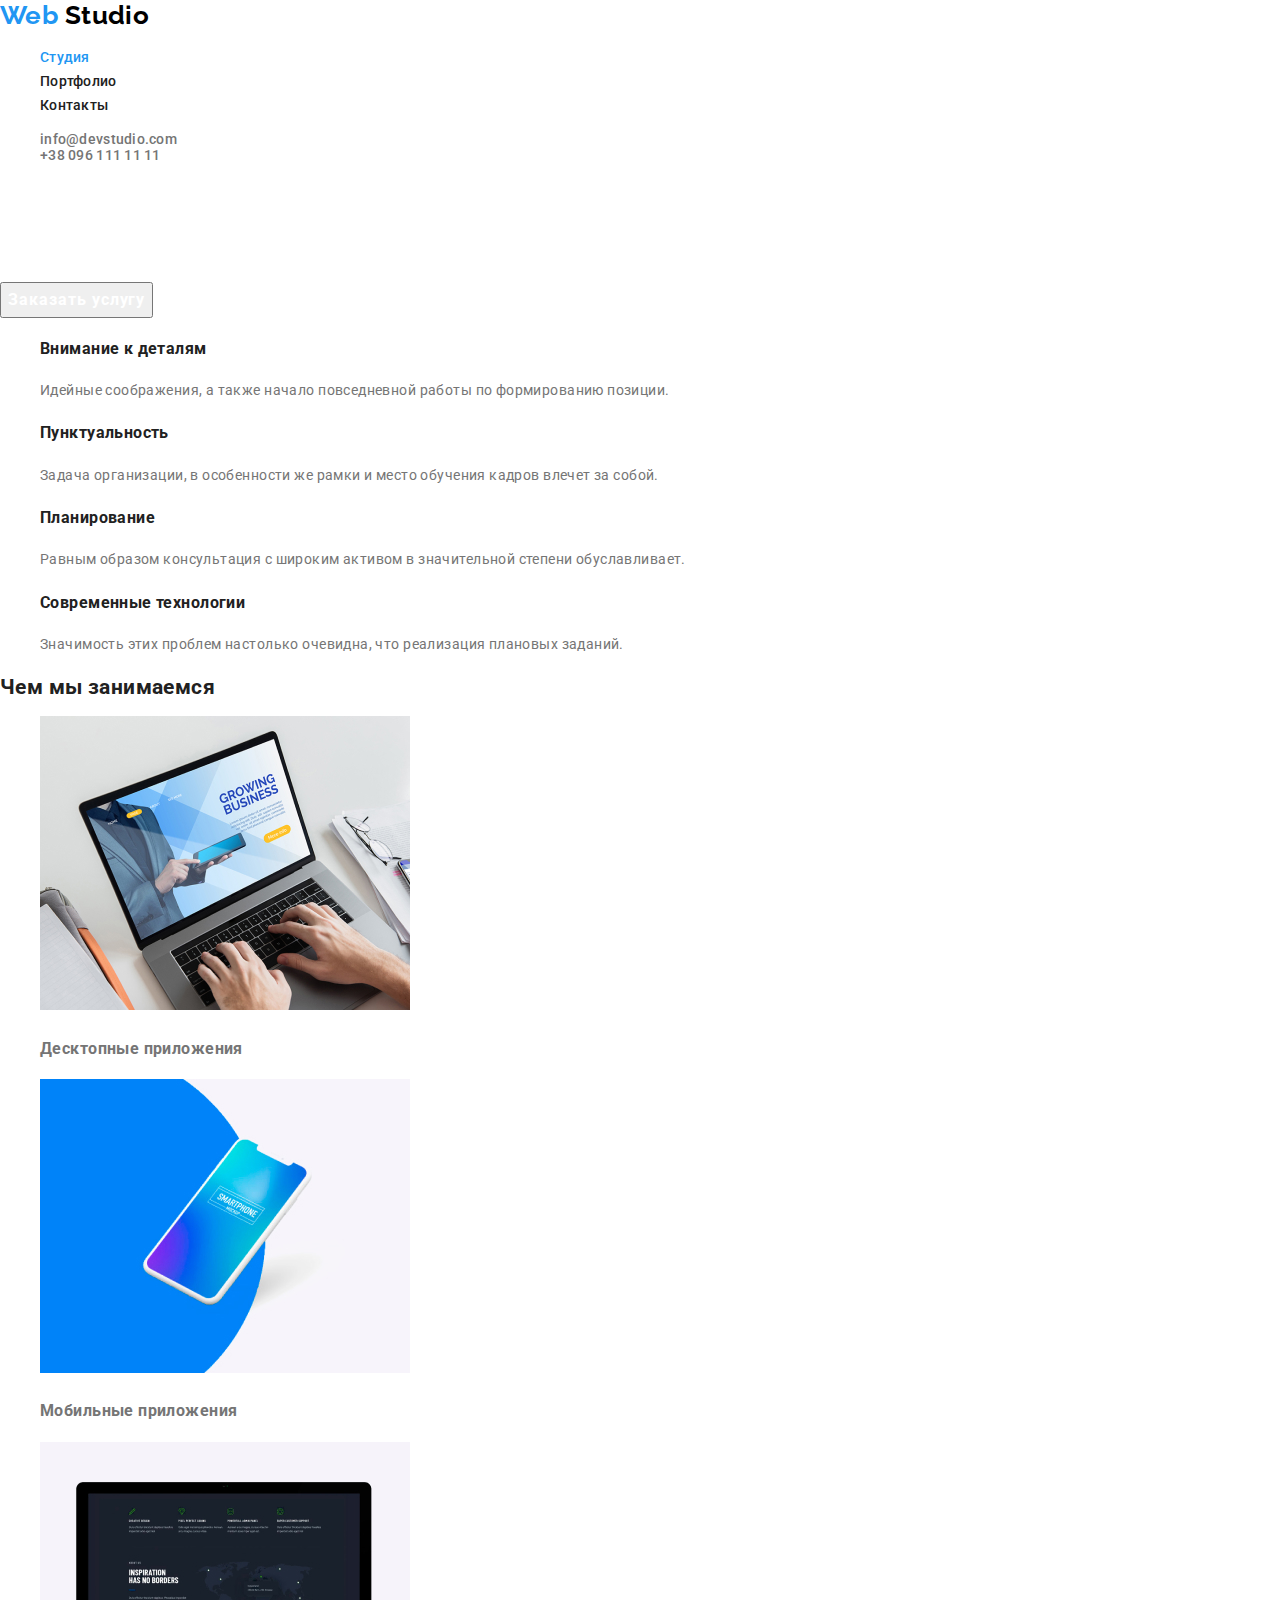
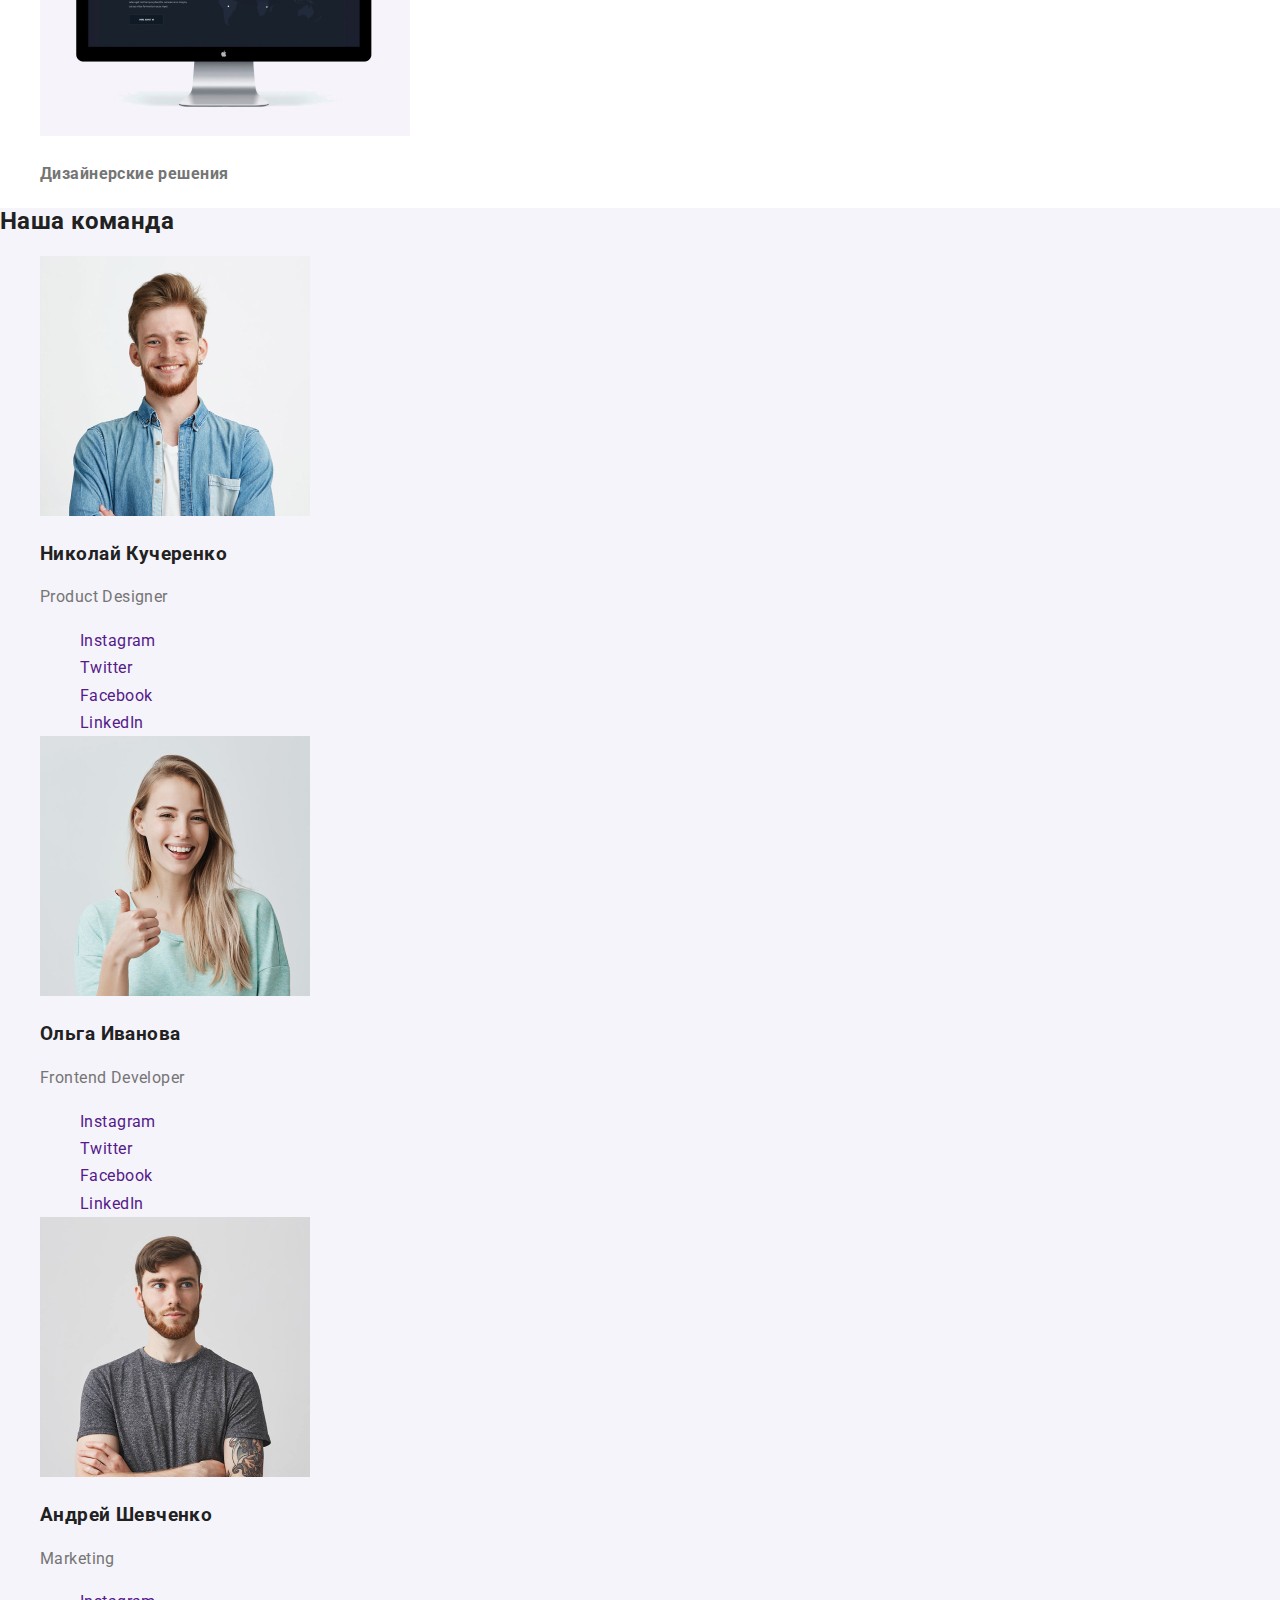
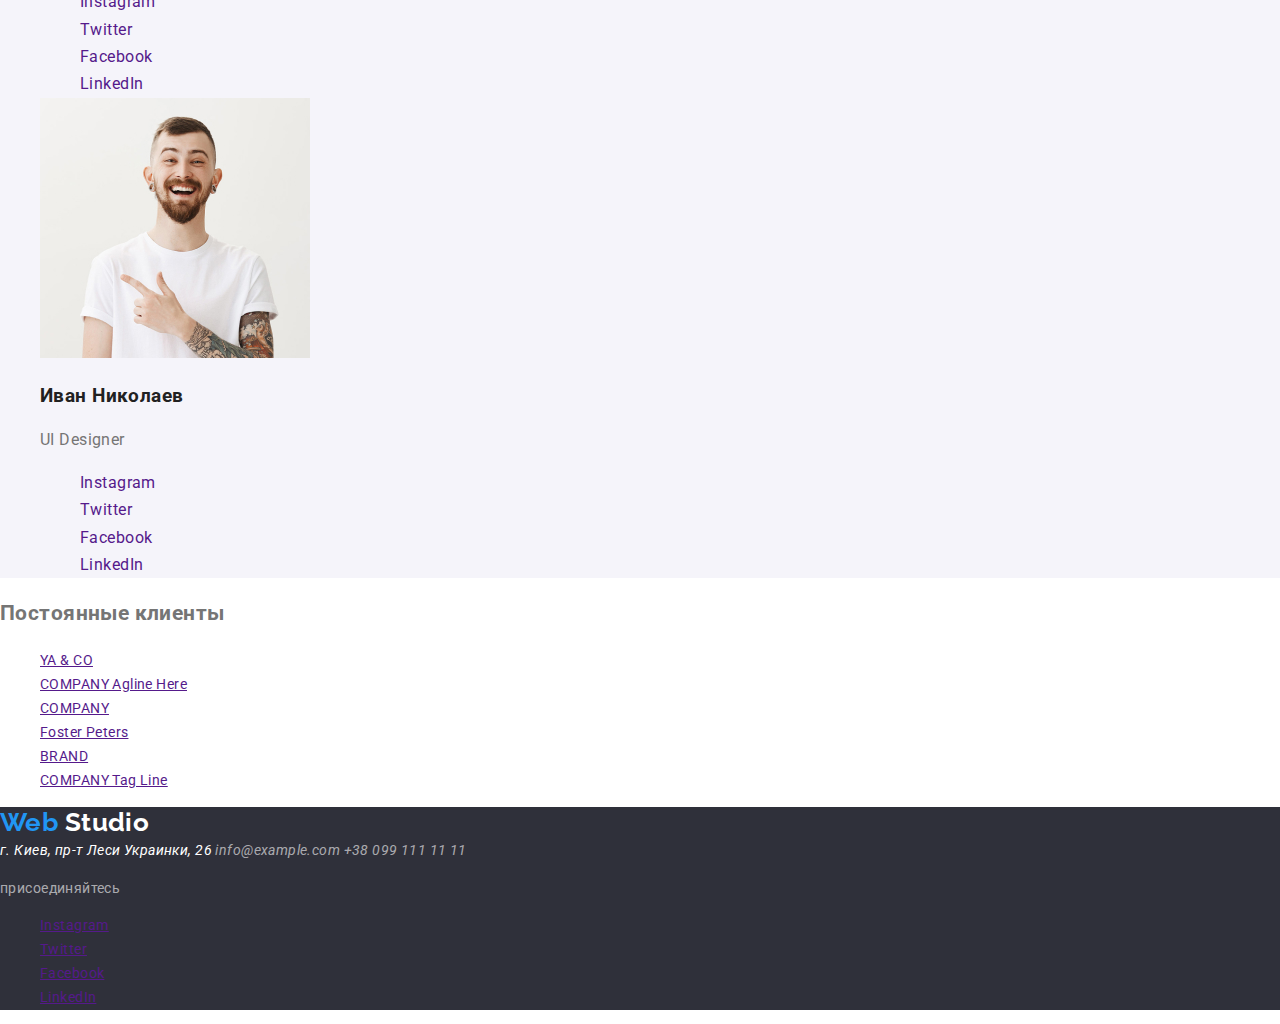
==== index.html @ 5b09505a "создает репозиторий" ====
<!DOCTYPE html>
<html lang="ru">
	<head>
		<meta charset="UTF-8" />
		<meta name="viewport" content="width=device-width, initial-scale=1.0" />
		<link
			rel="stylesheet"
			href="https://cdnjs.cloudflare.com/ajax/libs/modern-normalize/0.7.0/modern-normalize.min.css"
		/>
		<link
			href="https://fonts.googleapis.com/css2?family=Raleway:wght@700&family=Roboto:wght@400;500;700;900&display=swap"
			rel="stylesheet"
		/>
		<link rel="stylesheet" href="./styles/style.css" />
		<title>Web Studio</title>
	</head>
	<body>
		<!-- Шапка -->
		<header class="page-header">
			<nav>
				<a class="logo link" href="./index.html">
					<span class="accent">Web</span>
					Studio
				</a>
				<ul class="site-nav list">
					<li><a class="link accent" href="">Студия</a></li>
					<li><a class="link" href="./portfolio.html">Портфолио</a></li>
					<li><a class="link" href="">Контакты</a></li>
				</ul>
			</nav>
			<ul class="contacts-nav list">
				<li>info@devstudio.com</li>
				<li>+38 096 111 11 11</li>
			</ul>
		</header>

		<main>
			<!-- Герой -->
			<section class="hero">
				<h1 class="hero-title">Эффективные решения для вашего бизнеса</h1>
				<button class="hero-btn link" href="">Заказать услугу</button>
			</section>

			<!-- Преимущества -->
			<section class="features">
				<ul class="list">
					<li>
						<h3 class="features-title">Внимание к деталям</h3>
						<p>
							Идейные соображения, а также начало повседневной работы по формированию позиции.
						</p>
					</li>
					<li>
						<h3 class="features-title">Пунктуальность</h3>
						<p>
							Задача организации, в особенности же рамки и место обучения кадров влечет за собой.
						</p>
					</li>
					<li>
						<h3 class="features-title">Планирование</h3>
						<p>
							Равным образом консультация с широким активом в значительной степени обуславливает.
						</p>
					</li>
					<li>
						<h3 class="features-title">Современные технологии</h3>
						<p>
							Значимость этих проблем настолько очевидна, что реализация плановых заданий.
						</p>
					</li>
				</ul>
			</section>

			<!-- Чем мы занимаемся -->
			<section class="activity">
				<h2 class="activity-title">Чем мы занимаемся</h2>
				<ul class="list">
					<li>
						<img src="./images/desc.jpg" alt="Десктопные приложения" width="370" />
						<h3>Десктопные приложения</h3>
					</li>
					<li>
						<img src="./images/mobile.jpg" alt="Мобильные приложения" width="370" />
						<h3>Мобильные приложения</h3>
					</li>
					<li>
						<img src="./images/design.jpg" alt="Дизайнерские решения" width="370" />
						<h3>Дизайнерские решения</h3>
					</li>
				</ul>
			</section>

			<!-- Наша команда -->
			<section class="team">
				<h2 class="team-title">Наша команда</h2>
				<ul class="list">
					<li>
						<img src="./images/kucherenko.jpg" alt="Николай Кучеренко" />
						<h3 class="team-name">Николай Кучеренко</h3>
						<p lang="en">Product Designer</p>
						<ul class="list">
							<li>
								<a class="link" href="" aria-label="Ссылка на Instagram">Instagram</a>
							</li>
							<li>
								<a class="link" href="" aria-label="Ссылка на Twitter">Twitter</a>
							</li>
							<li>
								<a class="link" href="" aria-label="Ссылка на Facebook">Facebook</a>
							</li>
							<li>
								<a class="link" href="" aria-label="Ссылка на LinkedIn">LinkedIn</a>
							</li>
						</ul>
					</li>
					<li>
						<img src="./images/ivanova.jpg" alt="Ольга Иванова" />
						<h3 class="team-name">Ольга Иванова</h3>
						<p lang="en">Frontend Developer</p>
						<ul class="list">
							<li>
								<a class="link" href="" aria-label="Ссылка на Instagram">Instagram</a>
							</li>
							<li>
								<a class="link" href="" aria-label="Ссылка на Twitter">Twitter</a>
							</li>
							<li>
								<a class="link" href="" aria-label="Ссылка на Facebook">Facebook</a>
							</li>
							<li>
								<a class="link" href="" aria-label="Ссылка на LinkedIn">LinkedIn</a>
							</li>
						</ul>
					</li>
					<li>
						<img src="./images/shevchenko.jpg" alt="Андрей Шевченко" />
						<h3 class="team-name">Андрей Шевченко</h3>
						<p lang="en">Marketing</p>
						<ul class="list">
							<li>
								<a class="link" href="" aria-label="Ссылка на Instagram">Instagram</a>
							</li>
							<li>
								<a class="link" href="" aria-label="Ссылка на Twitter">Twitter</a>
							</li>
							<li>
								<a class="link" href="" aria-label="Ссылка на Facebook">Facebook</a>
							</li>
							<li>
								<a class="link" href="" aria-label="Ссылка на LinkedIn">LinkedIn</a>
							</li>
						</ul>
					</li>
					<li>
						<img src="./images/nikolaev.jpg" alt="Иван Николаев" />
						<h3 class="team-name">Иван Николаев</h3>
						<p lang="en">UI Designer</p>
						<ul class="list">
							<li>
								<a class="link" href="" aria-label="Ссылка на Instagram">Instagram</a>
							</li>
							<li>
								<a class="link" href="" aria-label="Ссылка на Twitter">Twitter</a>
							</li>
							<li>
								<a class="link" href="" aria-label="Ссылка на Facebook">Facebook</a>
							</li>
							<li>
								<a class="link" href="" aria-label="Ссылка на LinkedIn">LinkedIn</a>
							</li>
						</ul>
					</li>
				</ul>
			</section>

			<!-- Постоянные клиенты -->
			<section>
				<h2>Постоянные клиенты</h2>
				<ul class="list">
					<li>
						<a href="">YA & CO</a>
					</li>
					<li>
						<a href="">COMPANY Agline Here</a>
					</li>
					<li>
						<a href="">COMPANY</a>
					</li>
					<li>
						<a href="">Foster Peters</a>
					</li>
					<li>
						<a href="">BRAND</a>
					</li>
					<li>
						<a href="">COMPANY Tag Line</a>
					</li>
				</ul>
			</section>
		</main>

		<!-- Подвал -->
		<footer class="footer">
			<a class="logo link" href="./index.html">
				<span class="accent">Web</span>
				Studio
			</a>
			<address class="contacts">
				<a
					class="contacts-street link"
					href="https://www.google.com.ua/maps/place/%D0%B1%D1%83%D0%BB.+%D0%9B%D0%B5%D1%81%D0%B8+%D0%A3%D0%BA%D1%80%D0%B0%D0%B8%D0%BD%D0%BA%D0%B8,+26,+%D0%9A%D0%B8%D0%B5%D0%B2,+02000/@50.4265841,30.5361971,17z/data=!3m1!4b1!4m5!3m4!1s0x40d4cf0e033ecbe9:0x57a4dffefec77da0!8m2!3d50.4265807!4d30.5383858?hl=ru&authuser=0"
					target="blank"
				>
					г. Киев, пр-т Леси Украинки, 26
				</a>
				<a class="link" href="mailto:info@example.com">info@example.com</a>
				<a class="link" href="tel:+380991111111">+38 099 111 11 11</a>
			</address>
			<div>
				<p>присоединяйтесь</p>
				<ul class="list">
					<li><a href="" aria-label="Ссылка на Instagram">Instagram</a></li>
					<li><a href="" aria-label="Ссылка на Twitter">Twitter</a></li>
					<li><a href="" aria-label="Ссылка на Facebook">Facebook</a></li>
					<li><a href="" aria-label="Ссылка на LinkedIn">LinkedIn</a></li>
				</ul>
			</div>
		</footer>
	</body>
</html>
---- styles/style.css ----
:root {
	--title-text-color: #212121;
	--primary-text-color: #757575;
	--secondary-text-color: #ffffff;
	--assent-color: #2196f3;
	--logo-color: #000000;
	--primary-bg-color: #ffffff;
	--secondary-bg-color: #f5f4fa;
	--footer-bg-color: #2f303a;
}

body {
	color: var(--primary-text-color);
	background-color: var(--primary-bg-color);

	font-family: "Roboto", sans-serif;
	font-size: 14px;
	font-weight: 400;
	line-height: 1.71;
	letter-spacing: 0.03em;
}

.accent,
.site-nav .accent {
	color: var(--assent-color);
}

.link {
	text-decoration: none;
}

.list {
	list-style: none;
}

/*             Header              */

.logo {
	color: var(--logo-color);

	font-family: Raleway, sans-serif;
	font-weight: 700;
	font-size: 26px;
	line-height: 1.19;
}

.site-nav .link {
	color: var(--title-text-color);

	font-weight: 500;
	line-height: 1.14;
	letter-spacing: 0.02em;
	text-decoration: none;
}

.site-nav .accent {
	color: var(--assent-color);
}

.contacts-nav {
	color: var(--primary-text-color);

	font-weight: 500;
	line-height: 1.14;
	letter-spacing: 0.02em;
	text-decoration: none;
}

.site-nav .link:hover,
.site-nav .link:focus,
.contacts-nav li:hover,
.contacts-nav li:focus {
	color: var(--assent-color);
}

/*             Hero              */

.hero-title {
	color: var(--secondary-text-color);

	font-weight: 900;
	font-size: 44px;
	line-height: 1.36;
	letter-spacing: 0.06em;
	text-transform: uppercase;
}

.hero-btn {
	color: var(--secondary-text-color);

	font-family: inherit;
	font-weight: 700;
	font-size: 16px;
	line-height: 1.87;
	letter-spacing: 0.06em;
}

/*      Преимущества       */

.features-title {
	color: var(--title-text-color);
}

/*      Чем мы занимаемся       */

.activity-title {
	color: var(--title-text-color);

	line-height: 1.16;
}

/*             Team              */

.team {
	background-color: var(--secondary-bg-color);

	font-size: 16px;
}

.team-title {
	color: var(--title-text-color);

	line-height: 1.16;
}

.team-name {
	color: var(--title-text-color);

	line-height: 1.18;
}

/*             Footer              */

.footer {
	color: rgba(255, 255, 255, 0.6);
	background-color: var(--footer-bg-color);
}

.footer .logo {
	color: var(--secondary-text-color);
}

.contacts a {
	color: rgba(255, 255, 255, 0.6);
}

.contacts .contacts-street {
	color: var(--secondary-text-color);
}

/*      Страница портфолио      */

/*      Навигация портфолио      */
.nav-portfolio .link {
	color: var(--title-text-color);
	background-color: var(--secondary-bg-color);

	font-weight: 500;
	font-size: 16px;
	line-height: 1.62;
}

.nav-portfolio .link:hover,
.nav-portfolio .link:focus {
	color: var(--primary-bg-color);
	background-color: var(--assent-color);
}

/*          Примеры работ       */

.examples .examples-title {
	color: var(--title-text-color);

	font-weight: 700;
	font-size: 18px;
	line-height: 2;
	letter-spacing: 0.06em;
}

.examples p {
	color: var(--primary-text-color);

	font-size: 16px;
	line-height: 1.87;
}
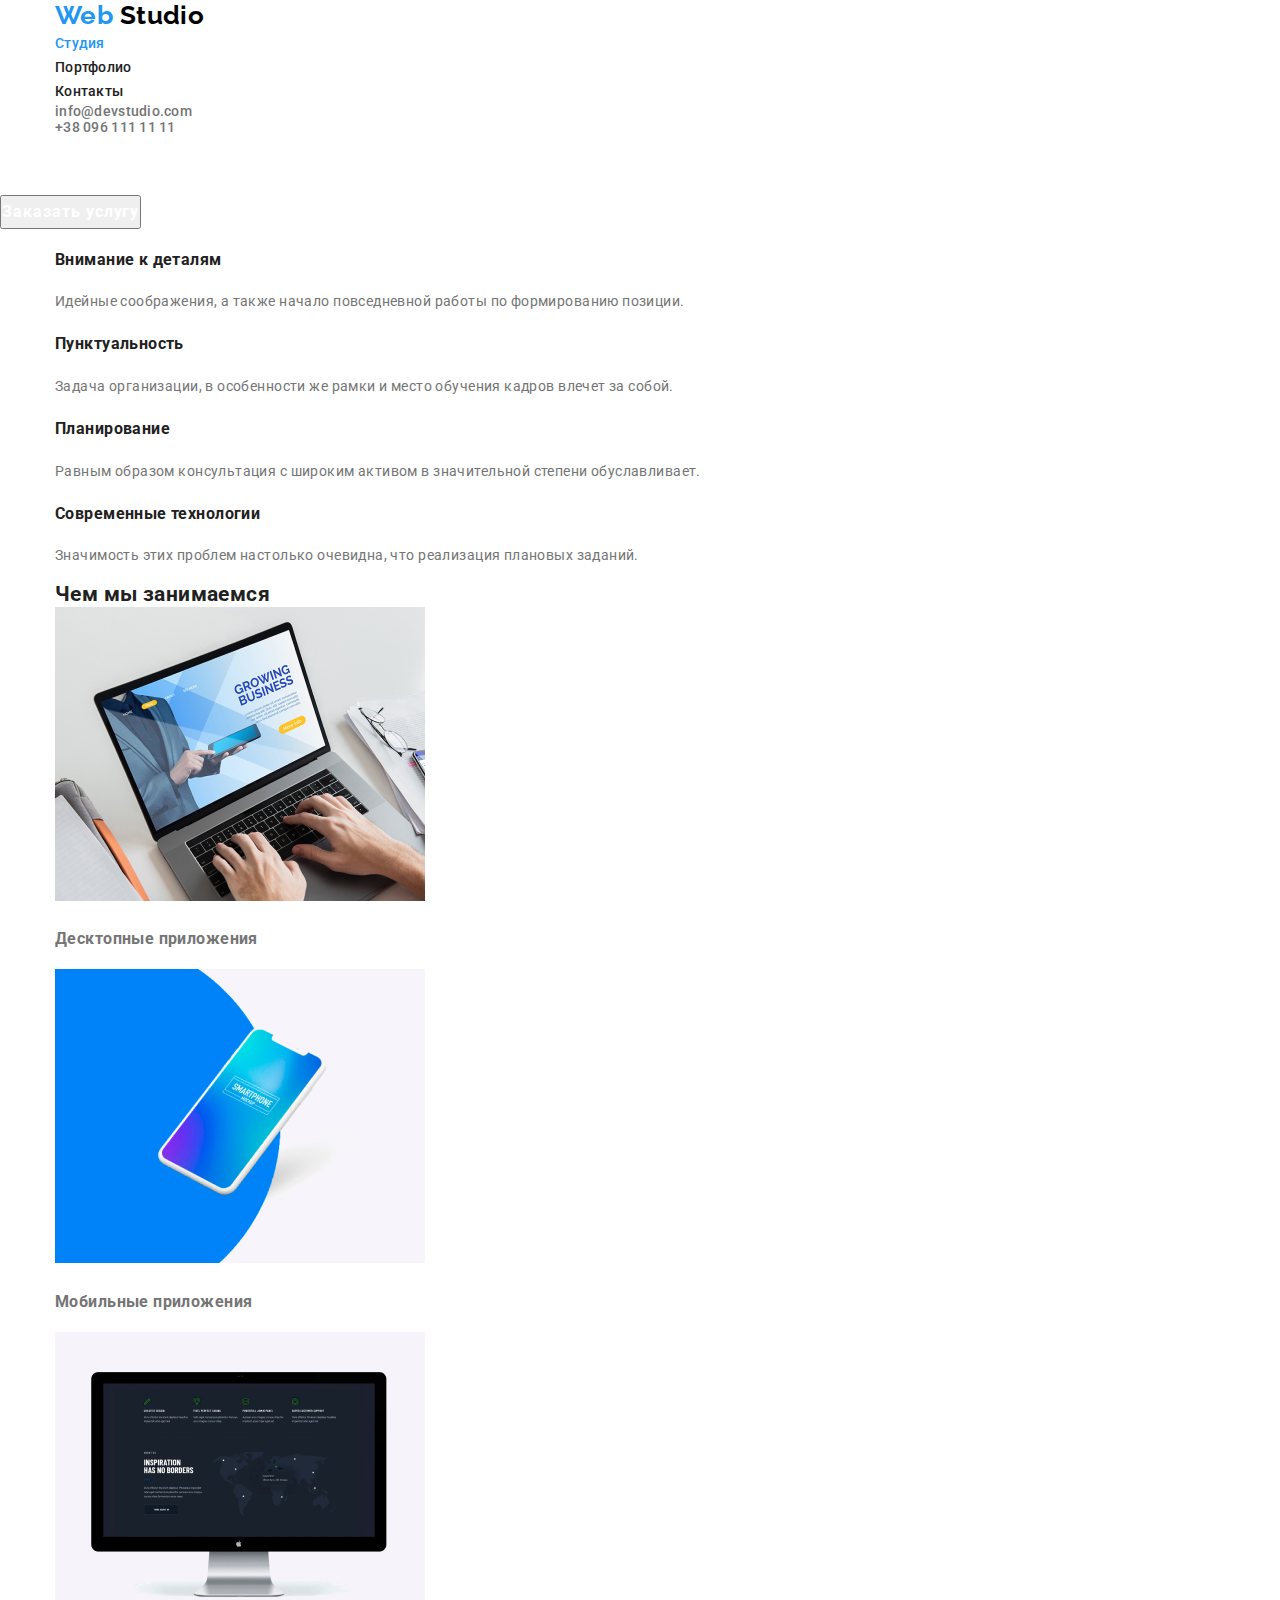
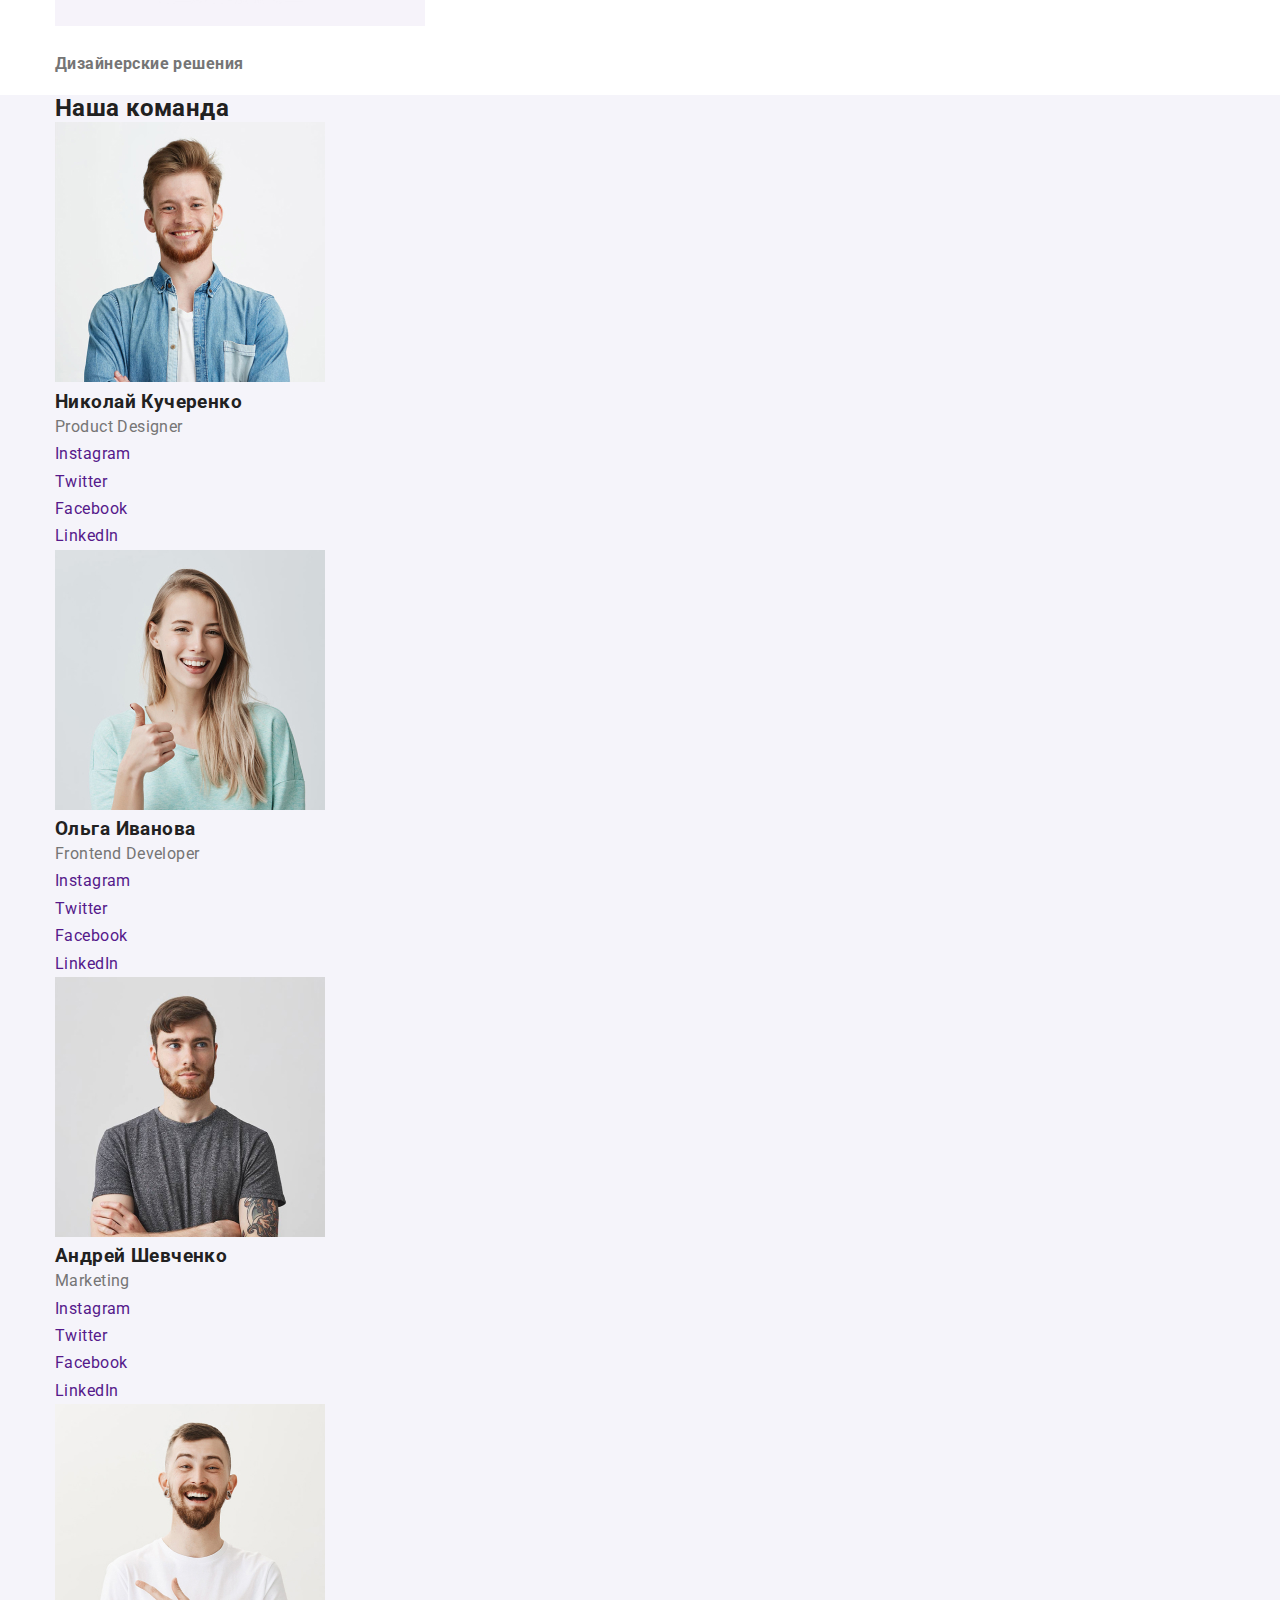
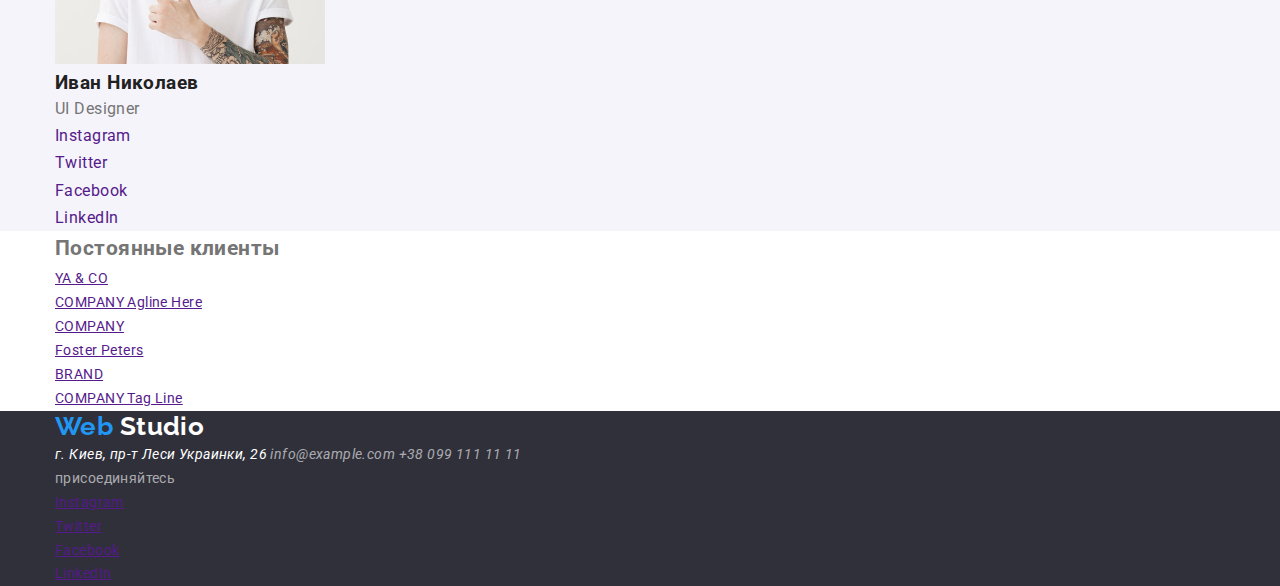
==== commit 5fc77de4: "добавляет контейнеры к секциям" ====
--- a/index.html
+++ b/index.html
@@ -17,213 +17,225 @@
 	<body>
 		<!-- Шапка -->
 		<header class="page-header">
-			<nav>
+			<div class="container">
+				<nav>
+					<a class="logo link" href="./index.html">
+						<span class="accent">Web</span>
+						Studio
+					</a>
+					<ul class="site-nav list">
+						<li><a class="link accent" href="">Студия</a></li>
+						<li><a class="link" href="./portfolio.html">Портфолио</a></li>
+						<li><a class="link" href="">Контакты</a></li>
+					</ul>
+				</nav>
+				<ul class="contacts-nav list">
+					<li>info@devstudio.com</li>
+					<li>+38 096 111 11 11</li>
+				</ul>
+			</div>
+		</header>
+
+		<main>
+			<!-- Герой -->
+			<section class="hero">
+				<h1 class="hero-title list">Эффективные решения для вашего бизнеса</h1>
+				<button class="hero-btn link list" href="">Заказать услугу</button>
+			</section>
+
+			<!-- Преимущества -->
+			<section class="features">
+				<div class="container">
+					<ul class="list">
+						<li>
+							<h3 class="features-title">Внимание к деталям</h3>
+							<p>
+								Идейные соображения, а также начало повседневной работы по формированию позиции.
+							</p>
+						</li>
+						<li>
+							<h3 class="features-title">Пунктуальность</h3>
+							<p>
+								Задача организации, в особенности же рамки и место обучения кадров влечет за собой.
+							</p>
+						</li>
+						<li>
+							<h3 class="features-title">Планирование</h3>
+							<p>
+								Равным образом консультация с широким активом в значительной степени обуславливает.
+							</p>
+						</li>
+						<li>
+							<h3 class="features-title">Современные технологии</h3>
+							<p>
+								Значимость этих проблем настолько очевидна, что реализация плановых заданий.
+							</p>
+						</li>
+					</ul>
+				</div>
+			</section>
+
+			<!-- Чем мы занимаемся -->
+			<section class="activity">
+				<div class="container">
+					<h2 class="activity-title list">Чем мы занимаемся</h2>
+					<ul class="list">
+						<li>
+							<img src="./images/desc.jpg" alt="Десктопные приложения" width="370" />
+							<h3>Десктопные приложения</h3>
+						</li>
+						<li>
+							<img src="./images/mobile.jpg" alt="Мобильные приложения" width="370" />
+							<h3>Мобильные приложения</h3>
+						</li>
+						<li>
+							<img src="./images/design.jpg" alt="Дизайнерские решения" width="370" />
+							<h3>Дизайнерские решения</h3>
+						</li>
+					</ul>
+				</div>
+			</section>
+
+			<!-- Наша команда -->
+			<section class="team">
+				<div class="container">
+					<h2 class="team-title list">Наша команда</h2>
+					<ul class="list">
+						<li>
+							<img src="./images/kucherenko.jpg" alt="Николай Кучеренко" />
+							<h3 class="team-name list">Николай Кучеренко</h3>
+							<p class="list" lang="en">Product Designer</p>
+							<ul class="list">
+								<li>
+									<a class="link" href="" aria-label="Ссылка на Instagram">Instagram</a>
+								</li>
+								<li>
+									<a class="link" href="" aria-label="Ссылка на Twitter">Twitter</a>
+								</li>
+								<li>
+									<a class="link" href="" aria-label="Ссылка на Facebook">Facebook</a>
+								</li>
+								<li>
+									<a class="link" href="" aria-label="Ссылка на LinkedIn">LinkedIn</a>
+								</li>
+							</ul>
+						</li>
+						<li>
+							<img src="./images/ivanova.jpg" alt="Ольга Иванова" />
+							<h3 class="team-name list">Ольга Иванова</h3>
+							<p class="list" lang="en">Frontend Developer</p>
+							<ul class="list">
+								<li>
+									<a class="link" href="" aria-label="Ссылка на Instagram">Instagram</a>
+								</li>
+								<li>
+									<a class="link" href="" aria-label="Ссылка на Twitter">Twitter</a>
+								</li>
+								<li>
+									<a class="link" href="" aria-label="Ссылка на Facebook">Facebook</a>
+								</li>
+								<li>
+									<a class="link" href="" aria-label="Ссылка на LinkedIn">LinkedIn</a>
+								</li>
+							</ul>
+						</li>
+						<li>
+							<img src="./images/shevchenko.jpg" alt="Андрей Шевченко" />
+							<h3 class="team-name list">Андрей Шевченко</h3>
+							<p class="list" lang="en">Marketing</p>
+							<ul class="list">
+								<li>
+									<a class="link" href="" aria-label="Ссылка на Instagram">Instagram</a>
+								</li>
+								<li>
+									<a class="link" href="" aria-label="Ссылка на Twitter">Twitter</a>
+								</li>
+								<li>
+									<a class="link" href="" aria-label="Ссылка на Facebook">Facebook</a>
+								</li>
+								<li>
+									<a class="link" href="" aria-label="Ссылка на LinkedIn">LinkedIn</a>
+								</li>
+							</ul>
+						</li>
+						<li>
+							<img src="./images/nikolaev.jpg" alt="Иван Николаев" />
+							<h3 class="team-name list">Иван Николаев</h3>
+							<p class="list" lang="en">UI Designer</p>
+							<ul class="list">
+								<li>
+									<a class="link" href="" aria-label="Ссылка на Instagram">Instagram</a>
+								</li>
+								<li>
+									<a class="link" href="" aria-label="Ссылка на Twitter">Twitter</a>
+								</li>
+								<li>
+									<a class="link" href="" aria-label="Ссылка на Facebook">Facebook</a>
+								</li>
+								<li>
+									<a class="link" href="" aria-label="Ссылка на LinkedIn">LinkedIn</a>
+								</li>
+							</ul>
+						</li>
+					</ul>
+				</div>
+			</section>
+
+			<!-- Постоянные клиенты -->
+			<section>
+				<div class="container">
+					<h2 class="list">Постоянные клиенты</h2>
+					<ul class="list">
+						<li>
+							<a href="">YA & CO</a>
+						</li>
+						<li>
+							<a href="">COMPANY Agline Here</a>
+						</li>
+						<li>
+							<a href="">COMPANY</a>
+						</li>
+						<li>
+							<a href="">Foster Peters</a>
+						</li>
+						<li>
+							<a href="">BRAND</a>
+						</li>
+						<li>
+							<a href="">COMPANY Tag Line</a>
+						</li>
+					</ul>
+				</div>
+			</section>
+		</main>
+
+		<!-- Подвал -->
+		<footer class="footer">
+			<div class="container">
 				<a class="logo link" href="./index.html">
 					<span class="accent">Web</span>
 					Studio
 				</a>
-				<ul class="site-nav list">
-					<li><a class="link accent" href="">Студия</a></li>
-					<li><a class="link" href="./portfolio.html">Портфолио</a></li>
-					<li><a class="link" href="">Контакты</a></li>
-				</ul>
-			</nav>
-			<ul class="contacts-nav list">
-				<li>info@devstudio.com</li>
-				<li>+38 096 111 11 11</li>
-			</ul>
-		</header>
-
-		<main>
-			<!-- Герой -->
-			<section class="hero">
-				<h1 class="hero-title">Эффективные решения для вашего бизнеса</h1>
-				<button class="hero-btn link" href="">Заказать услугу</button>
-			</section>
-
-			<!-- Преимущества -->
-			<section class="features">
-				<ul class="list">
-					<li>
-						<h3 class="features-title">Внимание к деталям</h3>
-						<p>
-							Идейные соображения, а также начало повседневной работы по формированию позиции.
-						</p>
-					</li>
-					<li>
-						<h3 class="features-title">Пунктуальность</h3>
-						<p>
-							Задача организации, в особенности же рамки и место обучения кадров влечет за собой.
-						</p>
-					</li>
-					<li>
-						<h3 class="features-title">Планирование</h3>
-						<p>
-							Равным образом консультация с широким активом в значительной степени обуславливает.
-						</p>
-					</li>
-					<li>
-						<h3 class="features-title">Современные технологии</h3>
-						<p>
-							Значимость этих проблем настолько очевидна, что реализация плановых заданий.
-						</p>
-					</li>
-				</ul>
-			</section>
-
-			<!-- Чем мы занимаемся -->
-			<section class="activity">
-				<h2 class="activity-title">Чем мы занимаемся</h2>
-				<ul class="list">
-					<li>
-						<img src="./images/desc.jpg" alt="Десктопные приложения" width="370" />
-						<h3>Десктопные приложения</h3>
-					</li>
-					<li>
-						<img src="./images/mobile.jpg" alt="Мобильные приложения" width="370" />
-						<h3>Мобильные приложения</h3>
-					</li>
-					<li>
-						<img src="./images/design.jpg" alt="Дизайнерские решения" width="370" />
-						<h3>Дизайнерские решения</h3>
-					</li>
-				</ul>
-			</section>
-
-			<!-- Наша команда -->
-			<section class="team">
-				<h2 class="team-title">Наша команда</h2>
-				<ul class="list">
-					<li>
-						<img src="./images/kucherenko.jpg" alt="Николай Кучеренко" />
-						<h3 class="team-name">Николай Кучеренко</h3>
-						<p lang="en">Product Designer</p>
-						<ul class="list">
-							<li>
-								<a class="link" href="" aria-label="Ссылка на Instagram">Instagram</a>
-							</li>
-							<li>
-								<a class="link" href="" aria-label="Ссылка на Twitter">Twitter</a>
-							</li>
-							<li>
-								<a class="link" href="" aria-label="Ссылка на Facebook">Facebook</a>
-							</li>
-							<li>
-								<a class="link" href="" aria-label="Ссылка на LinkedIn">LinkedIn</a>
-							</li>
-						</ul>
-					</li>
-					<li>
-						<img src="./images/ivanova.jpg" alt="Ольга Иванова" />
-						<h3 class="team-name">Ольга Иванова</h3>
-						<p lang="en">Frontend Developer</p>
-						<ul class="list">
-							<li>
-								<a class="link" href="" aria-label="Ссылка на Instagram">Instagram</a>
-							</li>
-							<li>
-								<a class="link" href="" aria-label="Ссылка на Twitter">Twitter</a>
-							</li>
-							<li>
-								<a class="link" href="" aria-label="Ссылка на Facebook">Facebook</a>
-							</li>
-							<li>
-								<a class="link" href="" aria-label="Ссылка на LinkedIn">LinkedIn</a>
-							</li>
-						</ul>
-					</li>
-					<li>
-						<img src="./images/shevchenko.jpg" alt="Андрей Шевченко" />
-						<h3 class="team-name">Андрей Шевченко</h3>
-						<p lang="en">Marketing</p>
-						<ul class="list">
-							<li>
-								<a class="link" href="" aria-label="Ссылка на Instagram">Instagram</a>
-							</li>
-							<li>
-								<a class="link" href="" aria-label="Ссылка на Twitter">Twitter</a>
-							</li>
-							<li>
-								<a class="link" href="" aria-label="Ссылка на Facebook">Facebook</a>
-							</li>
-							<li>
-								<a class="link" href="" aria-label="Ссылка на LinkedIn">LinkedIn</a>
-							</li>
-						</ul>
-					</li>
-					<li>
-						<img src="./images/nikolaev.jpg" alt="Иван Николаев" />
-						<h3 class="team-name">Иван Николаев</h3>
-						<p lang="en">UI Designer</p>
-						<ul class="list">
-							<li>
-								<a class="link" href="" aria-label="Ссылка на Instagram">Instagram</a>
-							</li>
-							<li>
-								<a class="link" href="" aria-label="Ссылка на Twitter">Twitter</a>
-							</li>
-							<li>
-								<a class="link" href="" aria-label="Ссылка на Facebook">Facebook</a>
-							</li>
-							<li>
-								<a class="link" href="" aria-label="Ссылка на LinkedIn">LinkedIn</a>
-							</li>
-						</ul>
-					</li>
-				</ul>
-			</section>
-
-			<!-- Постоянные клиенты -->
-			<section>
-				<h2>Постоянные клиенты</h2>
-				<ul class="list">
-					<li>
-						<a href="">YA & CO</a>
-					</li>
-					<li>
-						<a href="">COMPANY Agline Here</a>
-					</li>
-					<li>
-						<a href="">COMPANY</a>
-					</li>
-					<li>
-						<a href="">Foster Peters</a>
-					</li>
-					<li>
-						<a href="">BRAND</a>
-					</li>
-					<li>
-						<a href="">COMPANY Tag Line</a>
-					</li>
-				</ul>
-			</section>
-		</main>
-
-		<!-- Подвал -->
-		<footer class="footer">
-			<a class="logo link" href="./index.html">
-				<span class="accent">Web</span>
-				Studio
-			</a>
-			<address class="contacts">
-				<a
-					class="contacts-street link"
-					href="https://www.google.com.ua/maps/place/%D0%B1%D1%83%D0%BB.+%D0%9B%D0%B5%D1%81%D0%B8+%D0%A3%D0%BA%D1%80%D0%B0%D0%B8%D0%BD%D0%BA%D0%B8,+26,+%D0%9A%D0%B8%D0%B5%D0%B2,+02000/@50.4265841,30.5361971,17z/data=!3m1!4b1!4m5!3m4!1s0x40d4cf0e033ecbe9:0x57a4dffefec77da0!8m2!3d50.4265807!4d30.5383858?hl=ru&authuser=0"
-					target="blank"
-				>
-					г. Киев, пр-т Леси Украинки, 26
-				</a>
-				<a class="link" href="mailto:info@example.com">info@example.com</a>
-				<a class="link" href="tel:+380991111111">+38 099 111 11 11</a>
-			</address>
-			<div>
-				<p>присоединяйтесь</p>
-				<ul class="list">
-					<li><a href="" aria-label="Ссылка на Instagram">Instagram</a></li>
-					<li><a href="" aria-label="Ссылка на Twitter">Twitter</a></li>
-					<li><a href="" aria-label="Ссылка на Facebook">Facebook</a></li>
-					<li><a href="" aria-label="Ссылка на LinkedIn">LinkedIn</a></li>
-				</ul>
+				<address class="contacts">
+					<a
+						class="contacts-street link"
+						href="https://www.google.com.ua/maps/place/%D0%B1%D1%83%D0%BB.+%D0%9B%D0%B5%D1%81%D0%B8+%D0%A3%D0%BA%D1%80%D0%B0%D0%B8%D0%BD%D0%BA%D0%B8,+26,+%D0%9A%D0%B8%D0%B5%D0%B2,+02000/@50.4265841,30.5361971,17z/data=!3m1!4b1!4m5!3m4!1s0x40d4cf0e033ecbe9:0x57a4dffefec77da0!8m2!3d50.4265807!4d30.5383858?hl=ru&authuser=0"
+						target="blank"
+					>
+						г. Киев, пр-т Леси Украинки, 26
+					</a>
+					<a class="link" href="mailto:info@example.com">info@example.com</a>
+					<a class="link" href="tel:+380991111111">+38 099 111 11 11</a>
+				</address>
+				<div>
+					<p class="list">присоединяйтесь</p>
+					<ul class="list">
+						<li><a href="" aria-label="Ссылка на Instagram">Instagram</a></li>
+						<li><a href="" aria-label="Ссылка на Twitter">Twitter</a></li>
+						<li><a href="" aria-label="Ссылка на Facebook">Facebook</a></li>
+						<li><a href="" aria-label="Ссылка на LinkedIn">LinkedIn</a></li>
+					</ul>
+				</div>
 			</div>
 		</footer>
 	</body>
--- a/styles/style.css
+++ b/styles/style.css
@@ -31,6 +31,14 @@
 
 .list {
 	list-style: none;
+	margin: 0;
+	padding: 0;
+}
+
+.container {
+	width: 1170px;
+	margin-left: auto;
+	margin-right: auto;
 }
 
 /*             Header              */
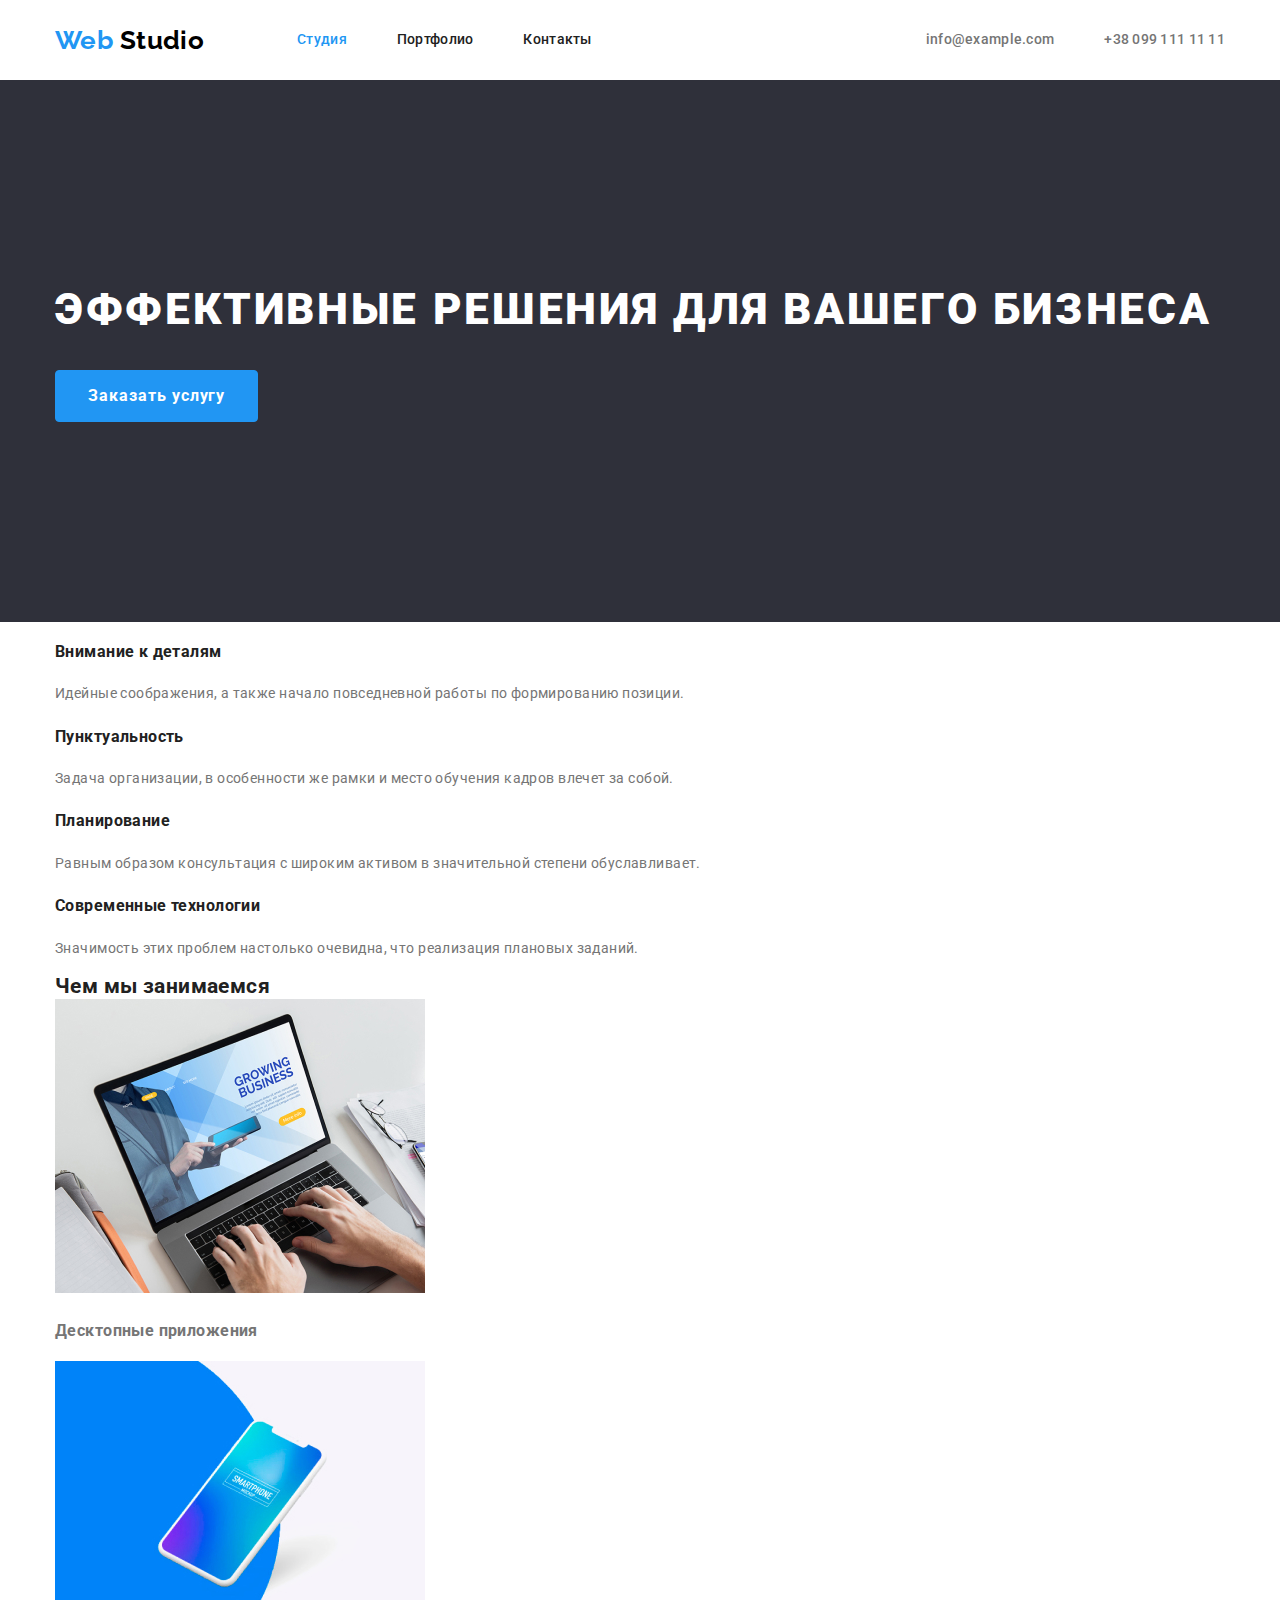
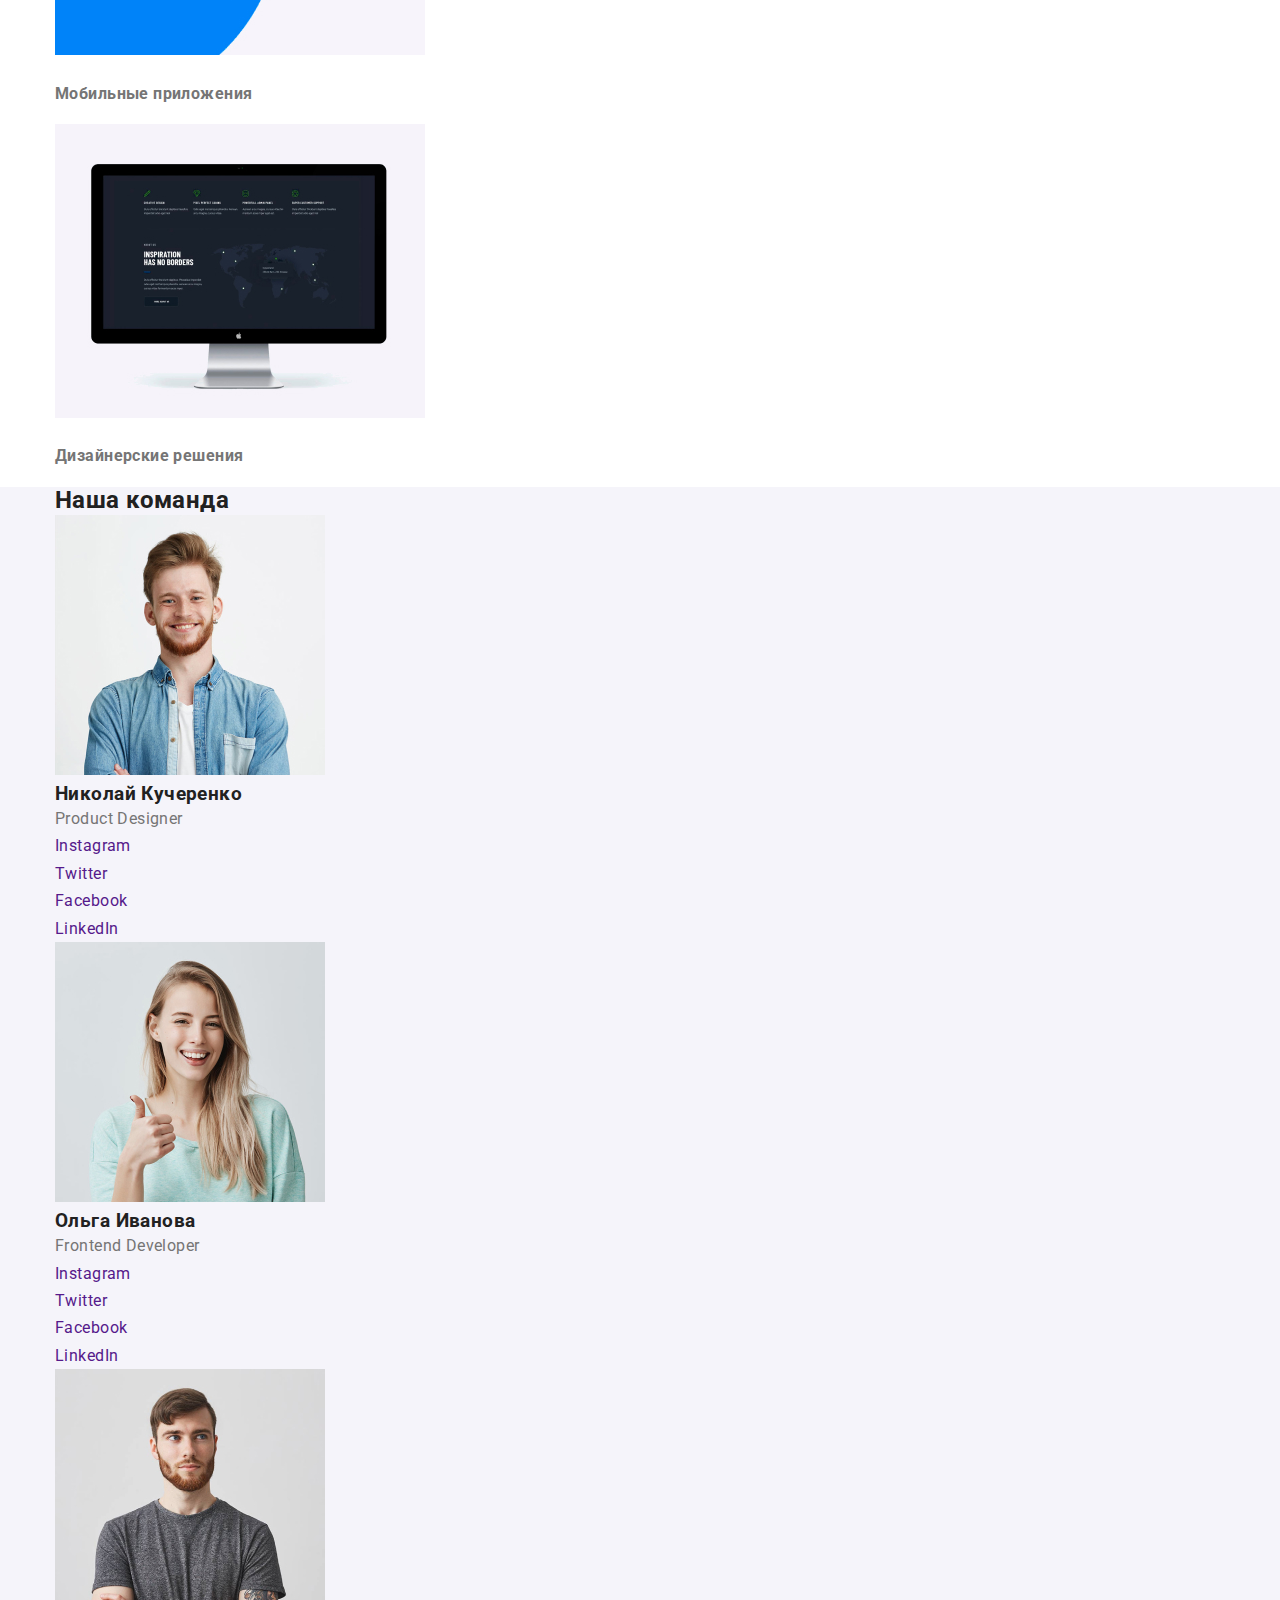
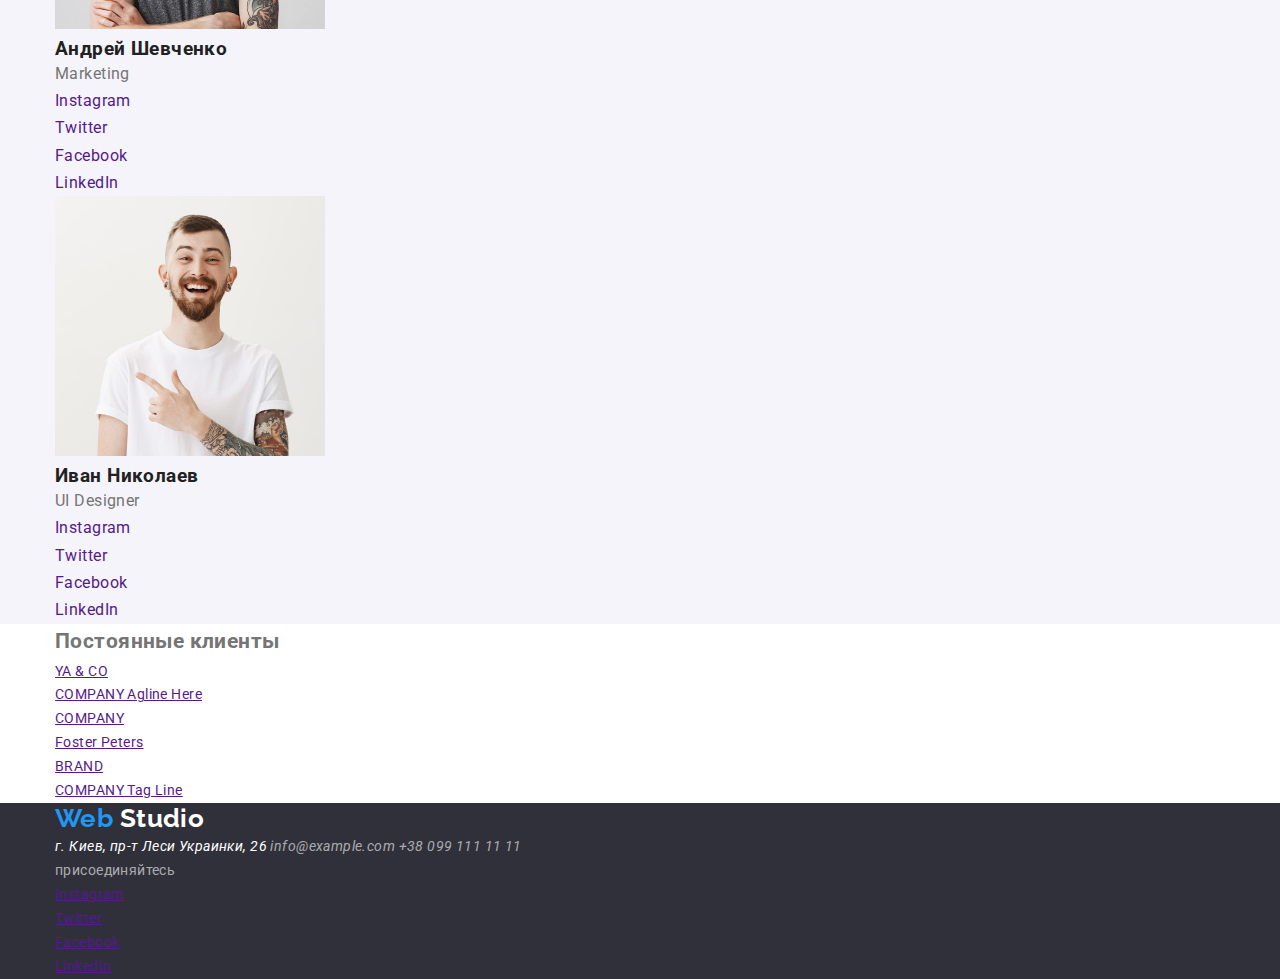
==== commit a6f533d7: "добавляет позиционирование в шапку" ====
--- a/index.html
+++ b/index.html
@@ -17,21 +17,21 @@
 	<body>
 		<!-- Шапка -->
 		<header class="page-header">
-			<div class="container">
-				<nav>
-					<a class="logo link" href="./index.html">
+			<div class="container main-nav">
+				<nav class="site-nav">
+					<a class="logo" href="./index.html">
 						<span class="accent">Web</span>
 						Studio
 					</a>
-					<ul class="site-nav list">
-						<li><a class="link accent" href="">Студия</a></li>
-						<li><a class="link" href="./portfolio.html">Портфолио</a></li>
-						<li><a class="link" href="">Контакты</a></li>
+					<ul class="list">
+						<li class="item"><a class="link accent" href="">Студия</a></li>
+						<li class="item"><a class="link" href="./portfolio.html">Портфолио</a></li>
+						<li class="item"><a class="link" href="">Контакты</a></li>
 					</ul>
 				</nav>
 				<ul class="contacts-nav list">
-					<li>info@devstudio.com</li>
-					<li>+38 096 111 11 11</li>
+					<li class="item"><a class="link" href="mailto:info@example.com">info@example.com</a></li>
+					<li class="item"><a class="link" href="tel:+380991111111">+38 099 111 11 11</a></li>
 				</ul>
 			</div>
 		</header>
@@ -39,8 +39,10 @@
 		<main>
 			<!-- Герой -->
 			<section class="hero">
-				<h1 class="hero-title list">Эффективные решения для вашего бизнеса</h1>
-				<button class="hero-btn link list" href="">Заказать услугу</button>
+				<div class="container">
+					<h1 class="hero-title list">Эффективные решения для вашего бизнеса</h1>
+					<button class="hero-btn link list" href="">Заказать услугу</button>
+				</div>
 			</section>
 
 			<!-- Преимущества -->
--- a/styles/style.css
+++ b/styles/style.css
@@ -9,10 +9,19 @@
 	--footer-bg-color: #2f303a;
 }
 
+html {
+	box-sizing: border-box;
+}
+
+*,
+*::before,
+*::after {
+	box-sizing: inherit;
+}
+
 body {
 	color: var(--primary-text-color);
 	background-color: var(--primary-bg-color);
-
 	font-family: "Roboto", sans-serif;
 	font-size: 14px;
 	font-weight: 400;
@@ -36,38 +45,60 @@
 }
 
 .container {
-	width: 1170px;
+	width: 1200px;
 	margin-left: auto;
 	margin-right: auto;
+	padding-left: 15px;
+	padding-right: 15px;
 }
 
 /*             Header              */
+.main-nav,
+.site-nav,
+.site-nav .list,
+.contacts-nav {
+	display: flex;
+	align-items: center;
+}
+
+.main-nav {
+	justify-content: space-between;
+}
 
 .logo {
+	margin-right: 93px;
+
 	color: var(--logo-color);
-
 	font-family: Raleway, sans-serif;
 	font-weight: 700;
 	font-size: 26px;
 	line-height: 1.19;
-}
-
-.site-nav .link {
-	color: var(--title-text-color);
-
+	text-decoration: none;
+}
+
+.main-nav .link {
+	display: block;
+	padding-top: 32px;
+	padding-bottom: 32px;
+
+	color: var(--title-text-color);
 	font-weight: 500;
 	line-height: 1.14;
 	letter-spacing: 0.02em;
 	text-decoration: none;
 }
 
+.site-nav .item:not(:last-child),
+.contacts-nav .item:not(:last-child) {
+	padding-right: 50px;
+}
+
 .site-nav .accent {
 	color: var(--assent-color);
 }
 
-.contacts-nav {
+.contacts-nav .link {
 	color: var(--primary-text-color);
-
 	font-weight: 500;
 	line-height: 1.14;
 	letter-spacing: 0.02em;
@@ -76,16 +107,22 @@
 
 .site-nav .link:hover,
 .site-nav .link:focus,
-.contacts-nav li:hover,
-.contacts-nav li:focus {
+.contacts-nav .link:hover,
+.contacts-nav .link:focus {
 	color: var(--assent-color);
 }
 
 /*             Hero              */
+.hero {
+	background-color: var(--footer-bg-color);
+}
 
 .hero-title {
-	color: var(--secondary-text-color);
-
+	display: inline-block;
+	margin-top: 200px;
+	margin-bottom: 30px;
+
+	color: var(--secondary-text-color);
 	font-weight: 900;
 	font-size: 44px;
 	line-height: 1.36;
@@ -94,8 +131,13 @@
 }
 
 .hero-btn {
-	color: var(--secondary-text-color);
-
+	margin-bottom: 200px;
+	padding: 10px 32px;
+
+	color: var(--secondary-text-color);
+	background-color: var(--assent-color );
+	border: 1px solid var(--assent-color);
+	border-radius: 4px;
 	font-family: inherit;
 	font-weight: 700;
 	font-size: 16px;
@@ -113,7 +155,6 @@
 
 .activity-title {
 	color: var(--title-text-color);
-
 	line-height: 1.16;
 }
 
@@ -121,19 +162,16 @@
 
 .team {
 	background-color: var(--secondary-bg-color);
-
 	font-size: 16px;
 }
 
 .team-title {
 	color: var(--title-text-color);
-
 	line-height: 1.16;
 }
 
 .team-name {
 	color: var(--title-text-color);
-
 	line-height: 1.18;
 }
 
@@ -162,7 +200,6 @@
 .nav-portfolio .link {
 	color: var(--title-text-color);
 	background-color: var(--secondary-bg-color);
-
 	font-weight: 500;
 	font-size: 16px;
 	line-height: 1.62;
@@ -178,7 +215,6 @@
 
 .examples .examples-title {
 	color: var(--title-text-color);
-
 	font-weight: 700;
 	font-size: 18px;
 	line-height: 2;
@@ -187,7 +223,6 @@
 
 .examples p {
 	color: var(--primary-text-color);
-
 	font-size: 16px;
 	line-height: 1.87;
 }
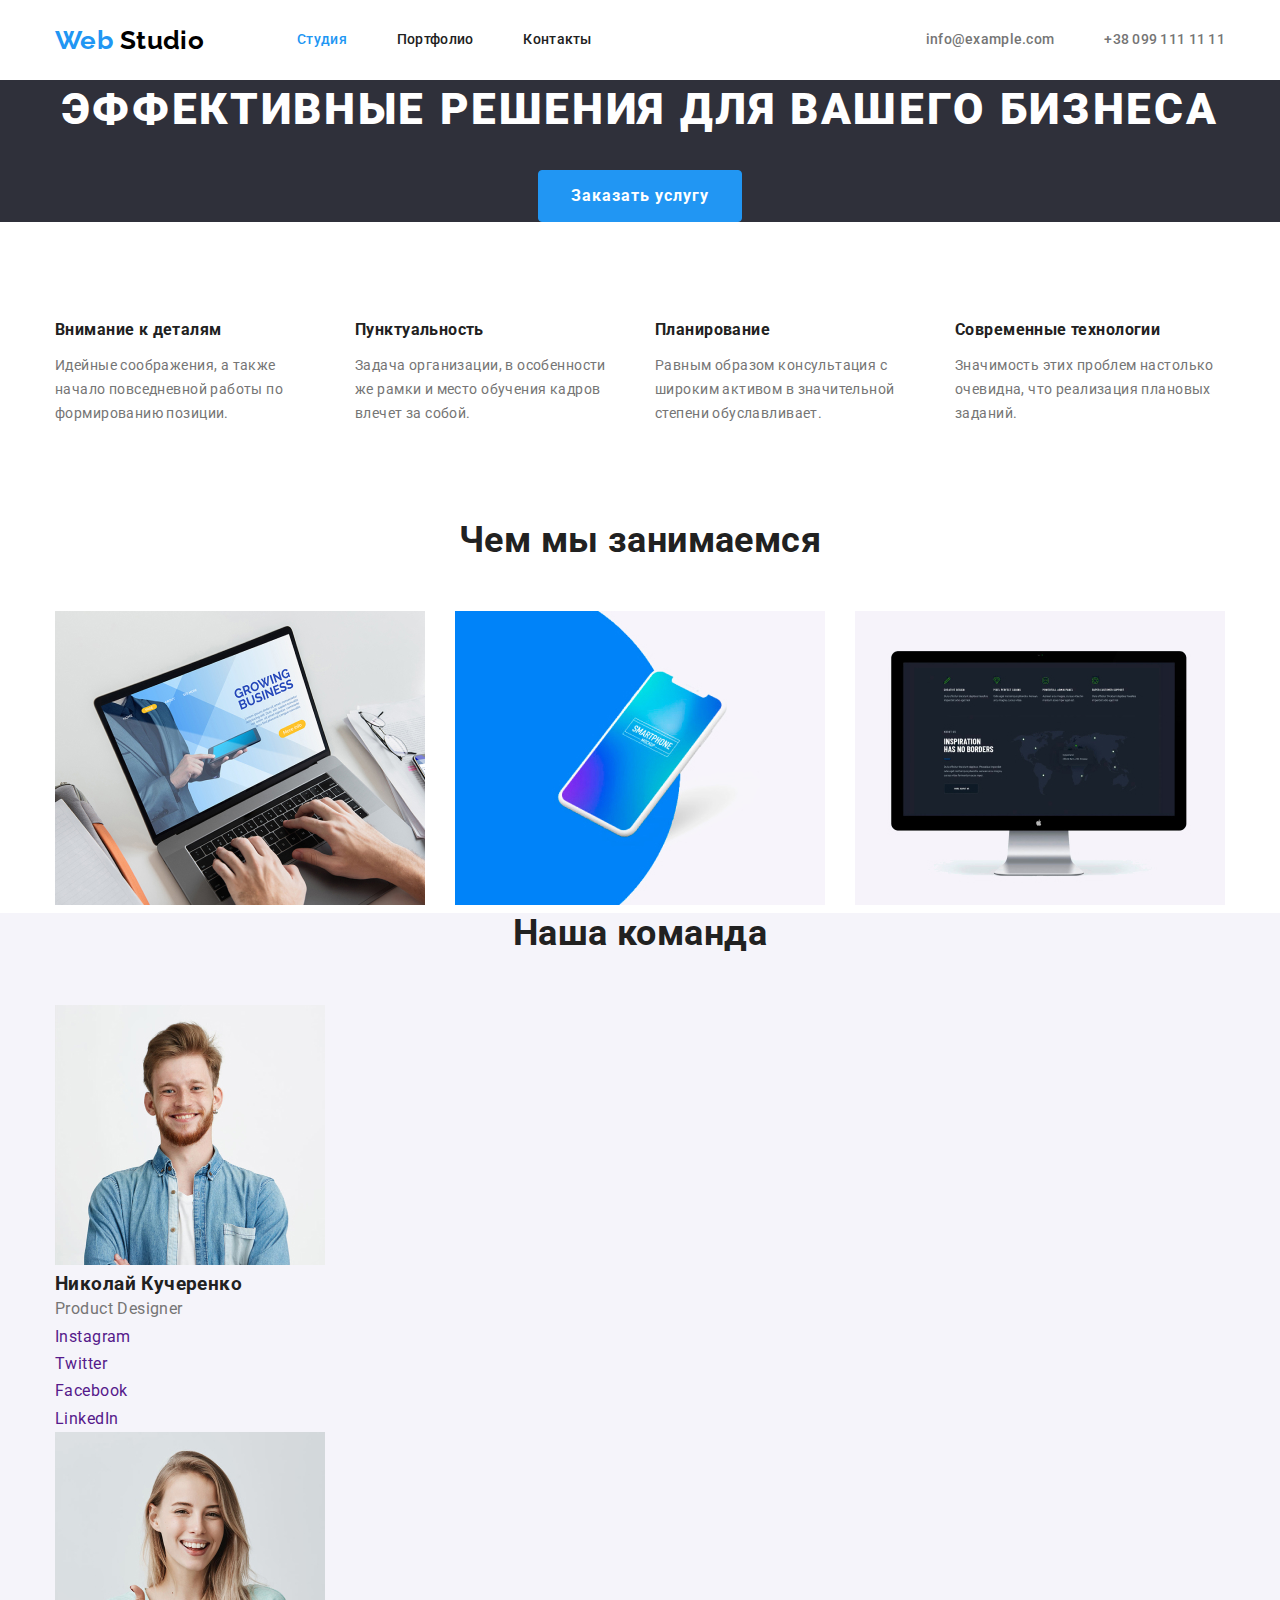
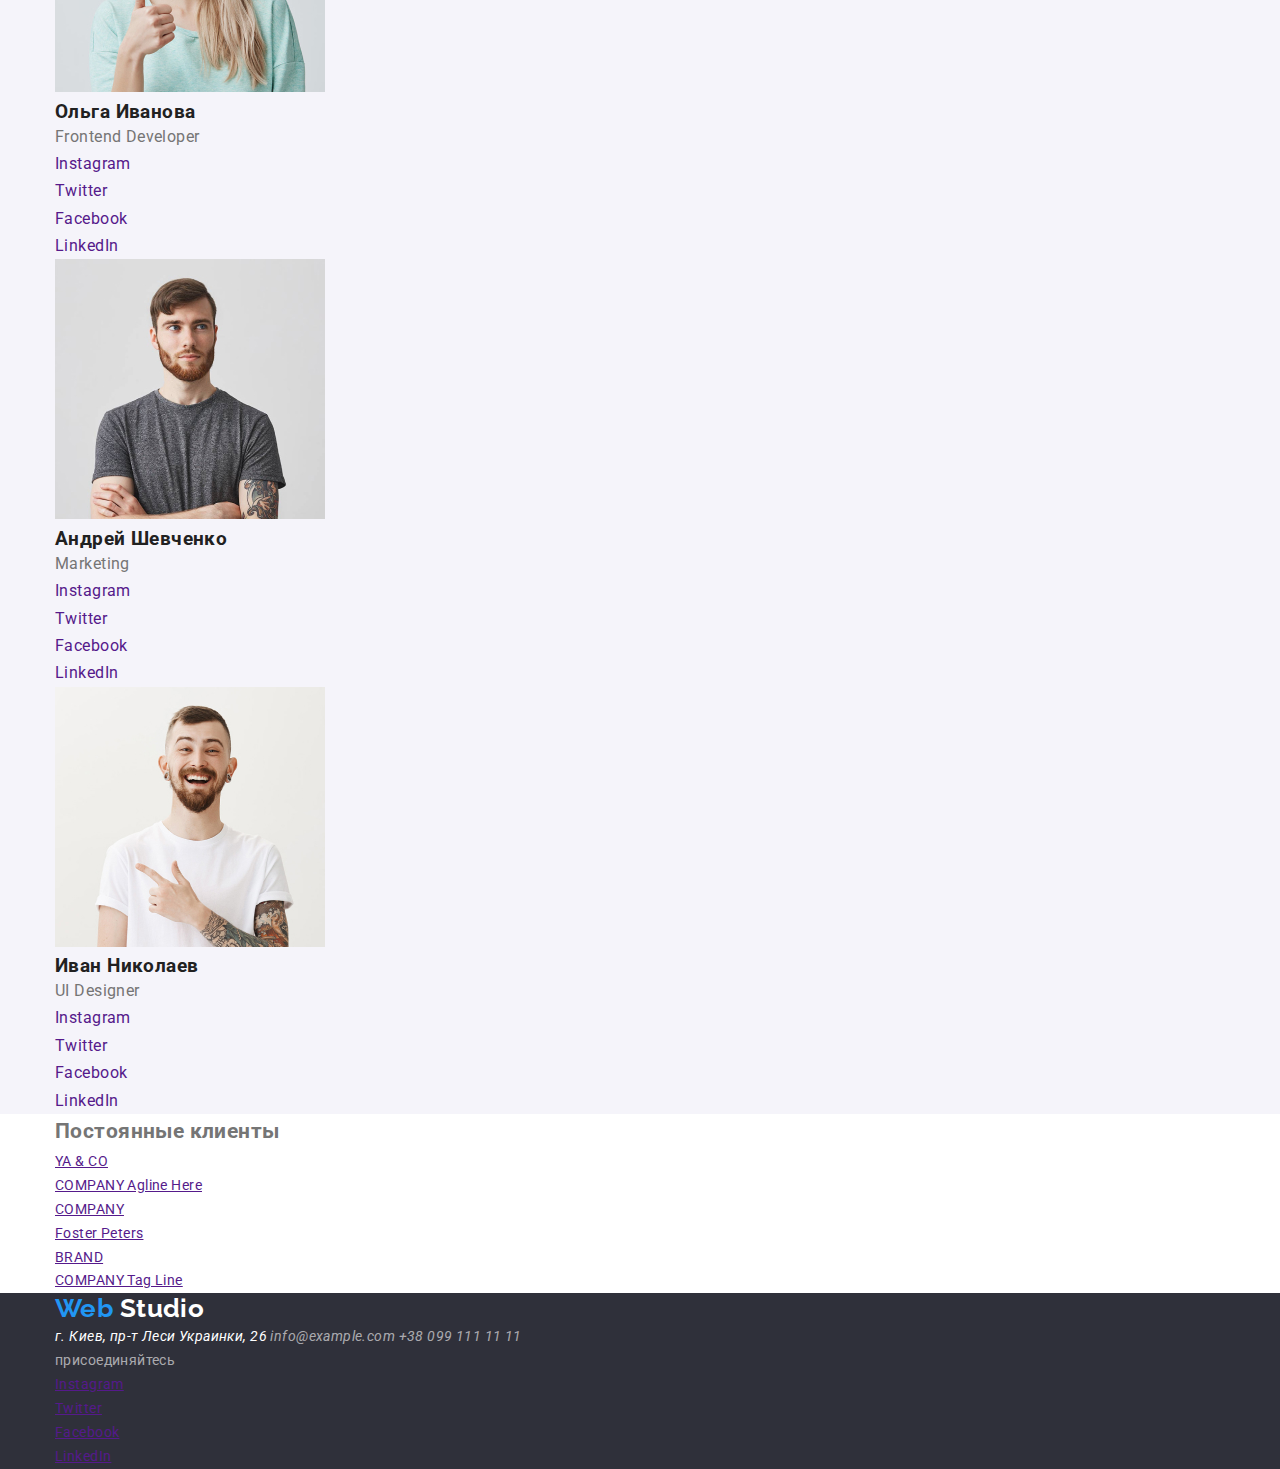
==== commit 14b47bcb: "добавляет позиционирование в main" ====
--- a/index.html
+++ b/index.html
@@ -48,26 +48,26 @@
 			<!-- Преимущества -->
 			<section class="features">
 				<div class="container">
-					<ul class="list">
-						<li>
+					<ul class="features-list list">
+						<li class="item">
 							<h3 class="features-title">Внимание к деталям</h3>
 							<p>
 								Идейные соображения, а также начало повседневной работы по формированию позиции.
 							</p>
 						</li>
-						<li>
+						<li class="item">
 							<h3 class="features-title">Пунктуальность</h3>
 							<p>
 								Задача организации, в особенности же рамки и место обучения кадров влечет за собой.
 							</p>
 						</li>
-						<li>
+						<li class="item">
 							<h3 class="features-title">Планирование</h3>
 							<p>
 								Равным образом консультация с широким активом в значительной степени обуславливает.
 							</p>
 						</li>
-						<li>
+						<li class="item">
 							<h3 class="features-title">Современные технологии</h3>
 							<p>
 								Значимость этих проблем настолько очевидна, что реализация плановых заданий.
@@ -80,19 +80,19 @@
 			<!-- Чем мы занимаемся -->
 			<section class="activity">
 				<div class="container">
-					<h2 class="activity-title list">Чем мы занимаемся</h2>
-					<ul class="list">
-						<li>
+					<h2 class="activity-title">Чем мы занимаемся</h2>
+					<ul class="list">
+						<li class="item">
 							<img src="./images/desc.jpg" alt="Десктопные приложения" width="370" />
-							<h3>Десктопные приложения</h3>
-						</li>
-						<li>
+							<!-- <h3>Десктопные приложения</h3> -->
+						</li>
+						<li class="item">
 							<img src="./images/mobile.jpg" alt="Мобильные приложения" width="370" />
-							<h3>Мобильные приложения</h3>
-						</li>
-						<li>
+							<!-- <h3>Мобильные приложения</h3> -->
+						</li>
+						<li class="item">
 							<img src="./images/design.jpg" alt="Дизайнерские решения" width="370" />
-							<h3>Дизайнерские решения</h3>
+							<!-- <h3>Дизайнерские решения</h3> -->
 						</li>
 					</ul>
 				</div>
@@ -101,7 +101,7 @@
 			<!-- Наша команда -->
 			<section class="team">
 				<div class="container">
-					<h2 class="team-title list">Наша команда</h2>
+					<h2 class="team-title">Наша команда</h2>
 					<ul class="list">
 						<li>
 							<img src="./images/kucherenko.jpg" alt="Николай Кучеренко" />
--- a/styles/style.css
+++ b/styles/style.css
@@ -114,12 +114,14 @@
 
 /*             Hero              */
 .hero {
+	margin-bottom: 94px;
+
 	background-color: var(--footer-bg-color);
+	text-align: center;
 }
 
 .hero-title {
 	display: inline-block;
-	margin-top: 200px;
 	margin-bottom: 30px;
 
 	color: var(--secondary-text-color);
@@ -131,11 +133,10 @@
 }
 
 .hero-btn {
-	margin-bottom: 200px;
 	padding: 10px 32px;
 
 	color: var(--secondary-text-color);
-	background-color: var(--assent-color );
+	background-color: var(--assent-color);
 	border: 1px solid var(--assent-color);
 	border-radius: 4px;
 	font-family: inherit;
@@ -146,16 +147,48 @@
 }
 
 /*      Преимущества       */
+.features-list {
+	display: flex;
+	margin-bottom: 94px;
+}
+
+.features-list .item {
+	width: 270px;
+}
+
+.features-list .item:not(:last-child) {
+	margin-right: 30px;
+}
+
+.features-list p {
+	margin: 0 0;
+}
 
 .features-title {
 	color: var(--title-text-color);
+
+	margin-top: 0px;
+	margin-bottom: 10px;
 }
 
 /*      Чем мы занимаемся       */
 
 .activity-title {
-	color: var(--title-text-color);
+	margin-top: 0;
+	margin-bottom: 50px;
+
+	color: var(--title-text-color);
+	font-size: 36px;
 	line-height: 1.16;
+	text-align: center;
+}
+
+.activity .list {
+	display: flex;
+}
+
+.activity .item:not(:last-child) {
+	margin-right: 30px;
 }
 
 /*             Team              */
@@ -166,8 +199,13 @@
 }
 
 .team-title {
-	color: var(--title-text-color);
+	margin-top: 0;
+	margin-bottom: 50px;
+
+	color: var(--title-text-color);
+	font-size: 36px;
 	line-height: 1.16;
+	text-align: center;
 }
 
 .team-name {
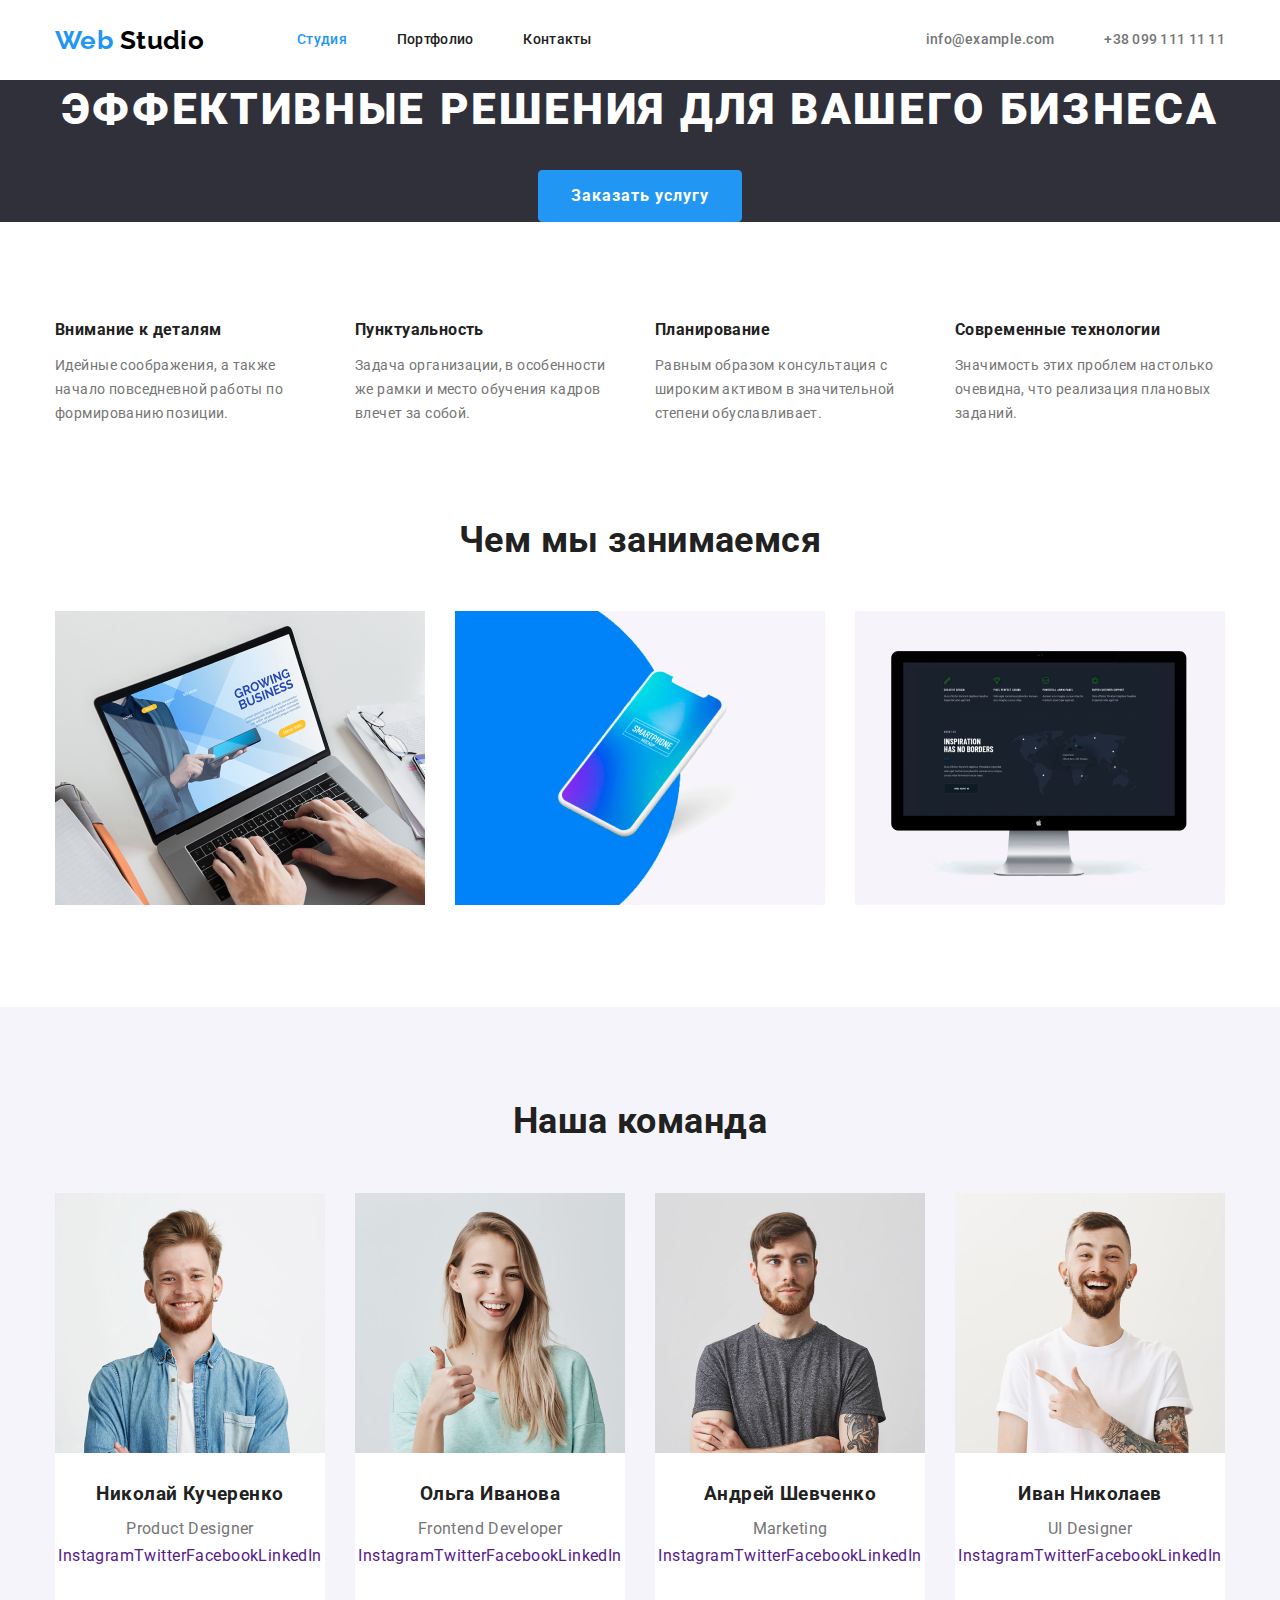
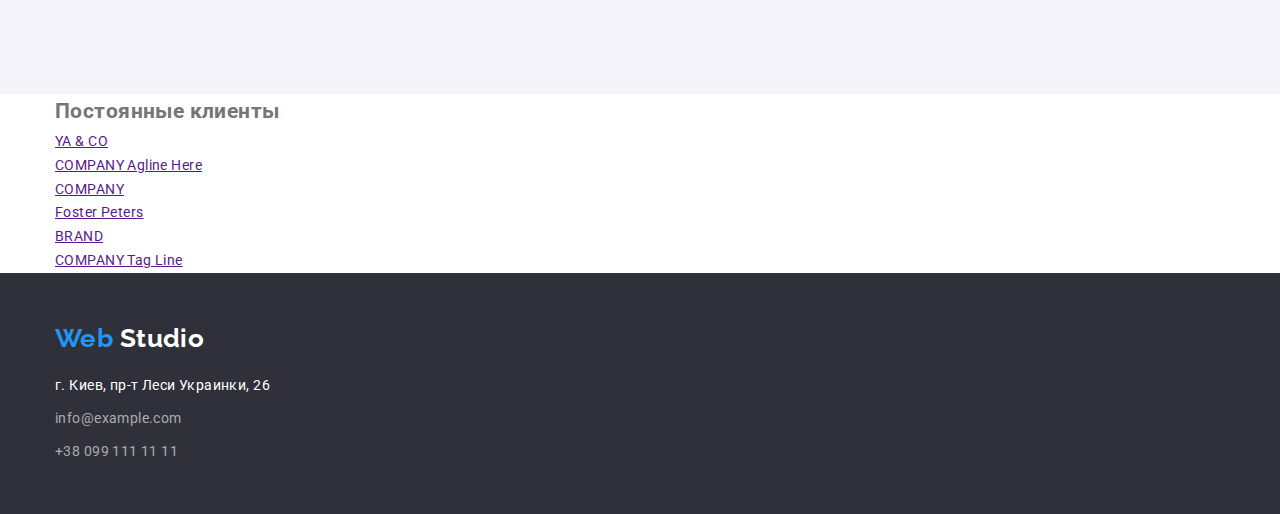
==== commit 9195146d: "добавляет позиционирование в футер" ====
--- a/index.html
+++ b/index.html
@@ -103,26 +103,26 @@
 				<div class="container">
 					<h2 class="team-title">Наша команда</h2>
 					<ul class="list">
-						<li>
+						<li class="item">
 							<img src="./images/kucherenko.jpg" alt="Николай Кучеренко" />
 							<h3 class="team-name list">Николай Кучеренко</h3>
 							<p class="list" lang="en">Product Designer</p>
-							<ul class="list">
-								<li>
-									<a class="link" href="" aria-label="Ссылка на Instagram">Instagram</a>
-								</li>
-								<li>
-									<a class="link" href="" aria-label="Ссылка на Twitter">Twitter</a>
-								</li>
-								<li>
-									<a class="link" href="" aria-label="Ссылка на Facebook">Facebook</a>
-								</li>
-								<li>
-									<a class="link" href="" aria-label="Ссылка на LinkedIn">LinkedIn</a>
-								</li>
-							</ul>
-						</li>
-						<li>
+							<ul class="social list">
+								<li>
+									<a class="link" href="" aria-label="Ссылка на Instagram">Instagram</a>
+								</li>
+								<li>
+									<a class="link" href="" aria-label="Ссылка на Twitter">Twitter</a>
+								</li>
+								<li>
+									<a class="link" href="" aria-label="Ссылка на Facebook">Facebook</a>
+								</li>
+								<li>
+									<a class="link" href="" aria-label="Ссылка на LinkedIn">LinkedIn</a>
+								</li>
+							</ul>
+						</li>
+						<li class="item">
 							<img src="./images/ivanova.jpg" alt="Ольга Иванова" />
 							<h3 class="team-name list">Ольга Иванова</h3>
 							<p class="list" lang="en">Frontend Developer</p>
@@ -141,7 +141,7 @@
 								</li>
 							</ul>
 						</li>
-						<li>
+						<li class="item">
 							<img src="./images/shevchenko.jpg" alt="Андрей Шевченко" />
 							<h3 class="team-name list">Андрей Шевченко</h3>
 							<p class="list" lang="en">Marketing</p>
@@ -160,7 +160,7 @@
 								</li>
 							</ul>
 						</li>
-						<li>
+						<li class="item">
 							<img src="./images/nikolaev.jpg" alt="Иван Николаев" />
 							<h3 class="team-name list">Иван Николаев</h3>
 							<p class="list" lang="en">UI Designer</p>
@@ -229,7 +229,7 @@
 					<a class="link" href="mailto:info@example.com">info@example.com</a>
 					<a class="link" href="tel:+380991111111">+38 099 111 11 11</a>
 				</address>
-				<div>
+				<!-- <div>
 					<p class="list">присоединяйтесь</p>
 					<ul class="list">
 						<li><a href="" aria-label="Ссылка на Instagram">Instagram</a></li>
@@ -237,7 +237,7 @@
 						<li><a href="" aria-label="Ссылка на Facebook">Facebook</a></li>
 						<li><a href="" aria-label="Ссылка на LinkedIn">LinkedIn</a></li>
 					</ul>
-				</div>
+				</div> -->
 			</div>
 		</footer>
 	</body>
--- a/styles/style.css
+++ b/styles/style.css
@@ -172,6 +172,9 @@
 }
 
 /*      Чем мы занимаемся       */
+.activity {
+	margin-bottom: 94px;
+}
 
 .activity-title {
 	margin-top: 0;
@@ -194,8 +197,31 @@
 /*             Team              */
 
 .team {
+	padding-top: 94px;
+	padding-bottom: 94px;
+
 	background-color: var(--secondary-bg-color);
 	font-size: 16px;
+}
+
+.team .list {
+	display: flex;
+}
+
+.team .item {
+	display: flex;
+	flex-direction: column;
+	align-items: center;
+
+	background-color: var(--primary-bg-color);
+}
+
+.team .social {
+	margin-bottom: 30px;
+}
+
+.team .item:not(:last-child) {
+	margin-right: 30px;
 }
 
 .team-title {
@@ -209,6 +235,9 @@
 }
 
 .team-name {
+	margin-top: 30px;
+	margin-bottom: 10px;
+
 	color: var(--title-text-color);
 	line-height: 1.18;
 }
@@ -216,16 +245,28 @@
 /*             Footer              */
 
 .footer {
+	padding-top: 50px;
+	padding-bottom: 50px;
+
 	color: rgba(255, 255, 255, 0.6);
 	background-color: var(--footer-bg-color);
 }
 
 .footer .logo {
+	margin-bottom: 20px;
+
 	color: var(--secondary-text-color);
 }
 
-.contacts a {
+.footer a {
+	display: block;
+
+	font-style: normal;
 	color: rgba(255, 255, 255, 0.6);
+}
+
+.contacts a:not(:last-child) {
+	margin-bottom: 9px;
 }
 
 .contacts .contacts-street {
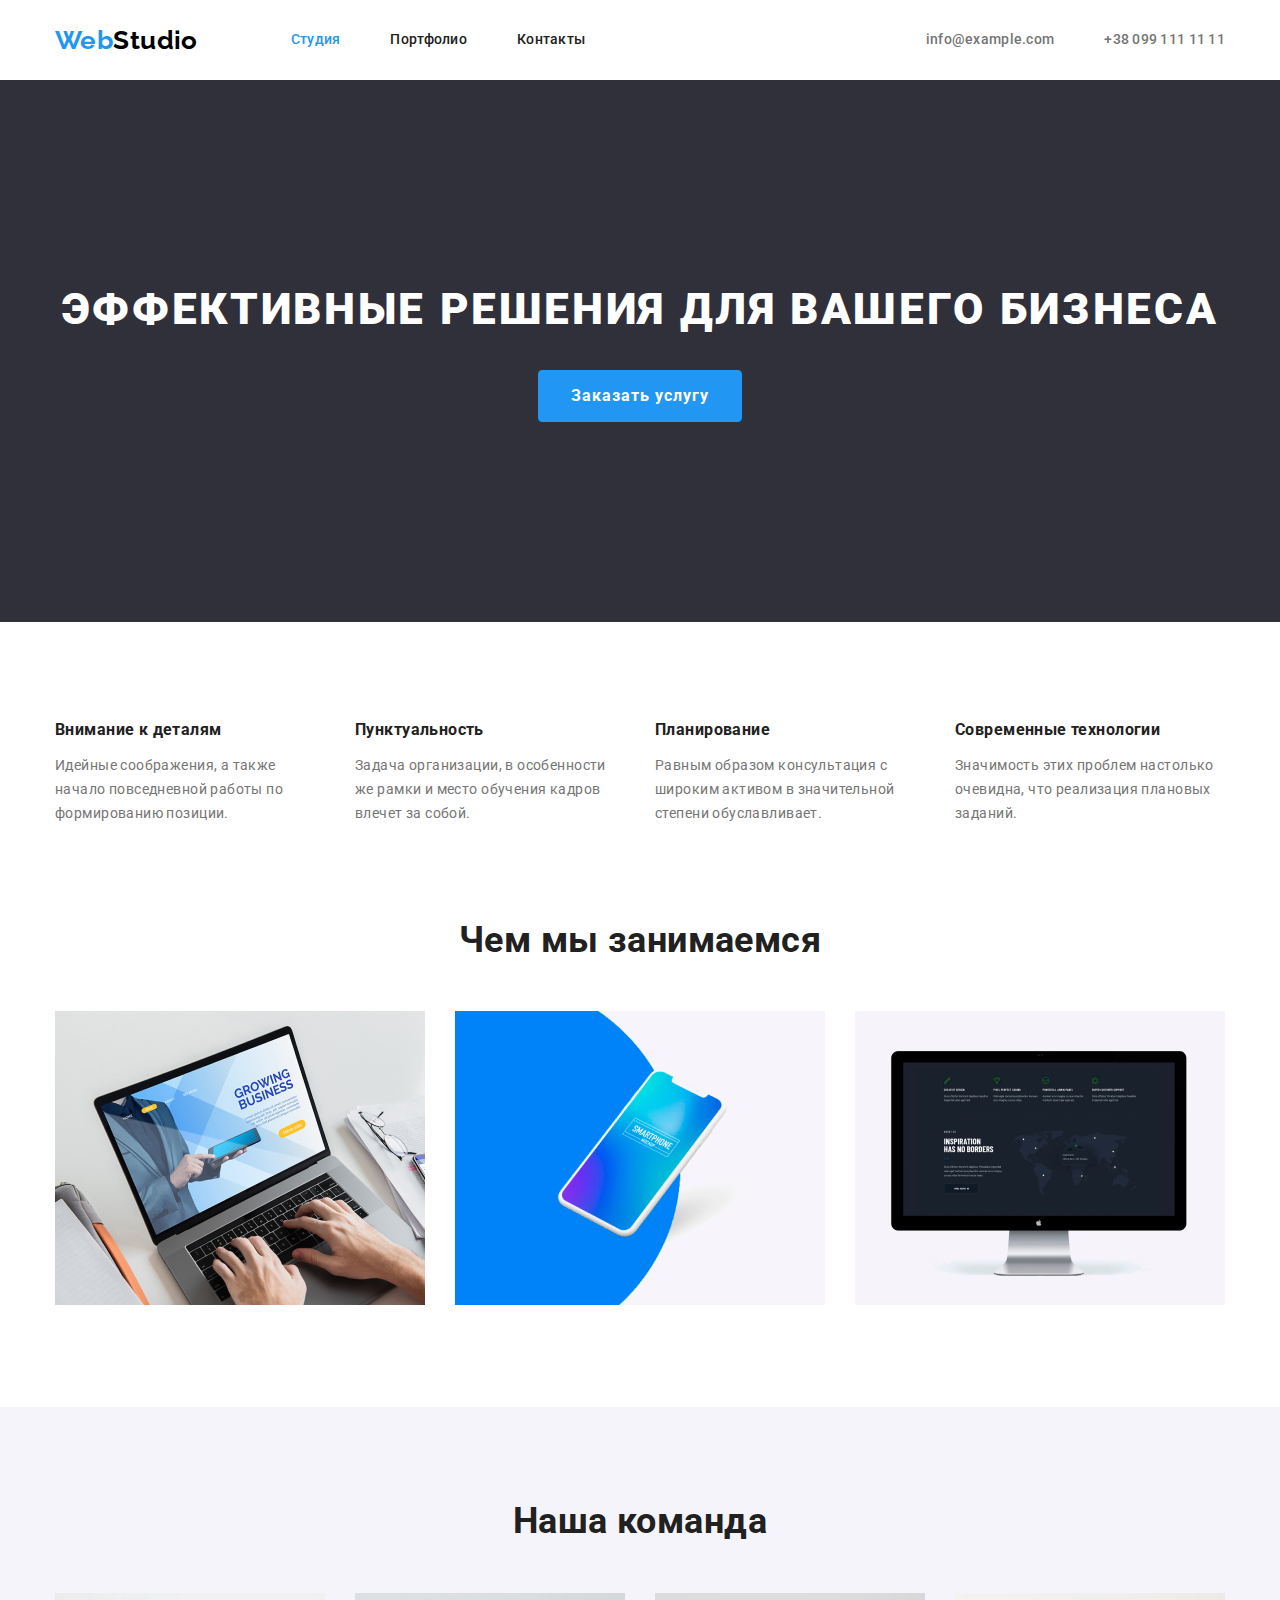
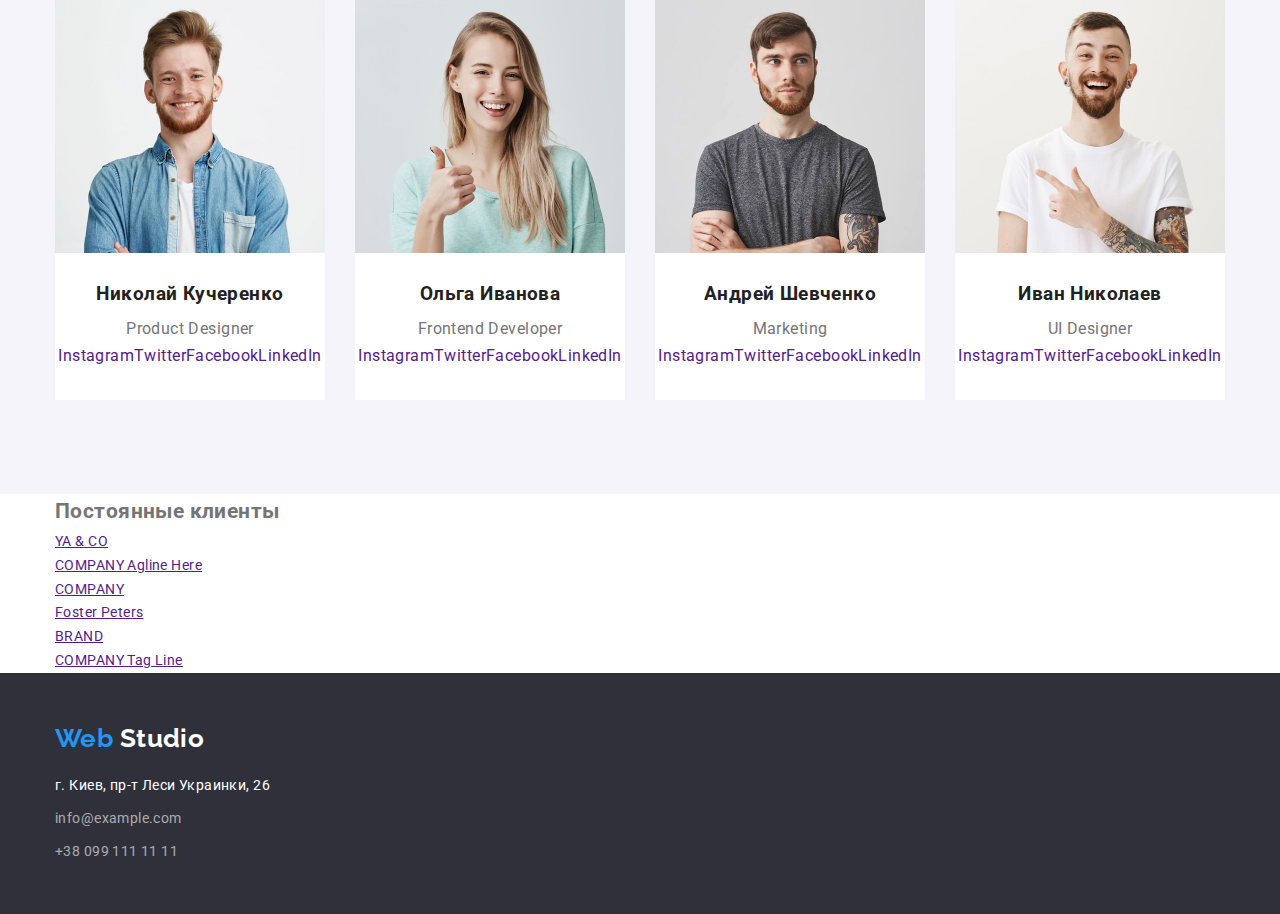
==== commit 69702d7a: "добавляет высоту герою" ====
--- a/index.html
+++ b/index.html
@@ -19,10 +19,7 @@
 		<header class="page-header">
 			<div class="container main-nav">
 				<nav class="site-nav">
-					<a class="logo" href="./index.html">
-						<span class="accent">Web</span>
-						Studio
-					</a>
+					<a class="logo" href="./index.html"><span class="accent">Web</span>Studio </a>
 					<ul class="list">
 						<li class="item"><a class="link accent" href="">Студия</a></li>
 						<li class="item"><a class="link" href="./portfolio.html">Портфолио</a></li>
--- a/styles/style.css
+++ b/styles/style.css
@@ -35,6 +35,8 @@
 }
 
 .link {
+	display: block;
+
 	text-decoration: none;
 }
 
@@ -114,8 +116,8 @@
 
 /*             Hero              */
 .hero {
-	margin-bottom: 94px;
-
+	padding-top: 200px;
+	padding-bottom: 200px;
 	background-color: var(--footer-bg-color);
 	text-align: center;
 }
@@ -133,6 +135,7 @@
 }
 
 .hero-btn {
+	margin: auto;
 	padding: 10px 32px;
 
 	color: var(--secondary-text-color);
@@ -147,9 +150,13 @@
 }
 
 /*      Преимущества       */
+.features {
+	padding-top: 94px;
+	padding-bottom: 94px;
+}
+
 .features-list {
 	display: flex;
-	margin-bottom: 94px;
 }
 
 .features-list .item {
@@ -173,7 +180,7 @@
 
 /*      Чем мы занимаемся       */
 .activity {
-	margin-bottom: 94px;
+	padding-bottom: 94px;
 }
 
 .activity-title {
@@ -262,7 +269,7 @@
 	display: block;
 
 	font-style: normal;
-	color: rgba(255, 255, 255, 0.6);
+	color: inherit;
 }
 
 .contacts a:not(:last-child) {
@@ -275,13 +282,32 @@
 
 /*      Страница портфолио      */
 
+.examples {
+	padding-top: 94px;
+	padding-bottom: 94px;
+}
+
 /*      Навигация портфолио      */
+.nav-portfolio {
+	display: flex;
+	justify-content: center;
+	margin-bottom: 50px;
+}
+
 .nav-portfolio .link {
+	display: block;
+	padding: 6px 22px;
+
 	color: var(--title-text-color);
 	background-color: var(--secondary-bg-color);
+	border-radius: 4px;
 	font-weight: 500;
 	font-size: 16px;
 	line-height: 1.62;
+}
+
+.nav-portfolio .item:not(:last-child) {
+	margin-right: 8px;
 }
 
 .nav-portfolio .link:hover,
@@ -291,8 +317,33 @@
 }
 
 /*          Примеры работ       */
-
-.examples .examples-title {
+.examples-list {
+	display: flex;
+	flex-wrap: wrap;
+	justify-content: center;
+}
+
+.examples-list li {
+	width: calc((100% - 60px) / 3);
+	margin-right: 30px;
+
+	background-color: var(--primary-bg-color);
+	border: 1px solid var(--secondary-bg-color);
+}
+
+.examples-list li:nth-child(3n) {
+	margin-right: 0;
+}
+
+.examples-list li:not(:nth-last-child(-n + 3)) {
+	margin-bottom: 30px;
+}
+
+.examples-title {
+	margin-bottom: 4px;
+	margin-left: 24px;
+	margin-top: 20px;
+
 	color: var(--title-text-color);
 	font-weight: 700;
 	font-size: 18px;
@@ -300,7 +351,15 @@
 	letter-spacing: 0.06em;
 }
 
+.examples-description {
+	margin-left: 24px;
+	padding-bottom: 20px;
+}
+
 .examples p {
+	margin-top: 0;
+	margin-bottom: 0;
+
 	color: var(--primary-text-color);
 	font-size: 16px;
 	line-height: 1.87;
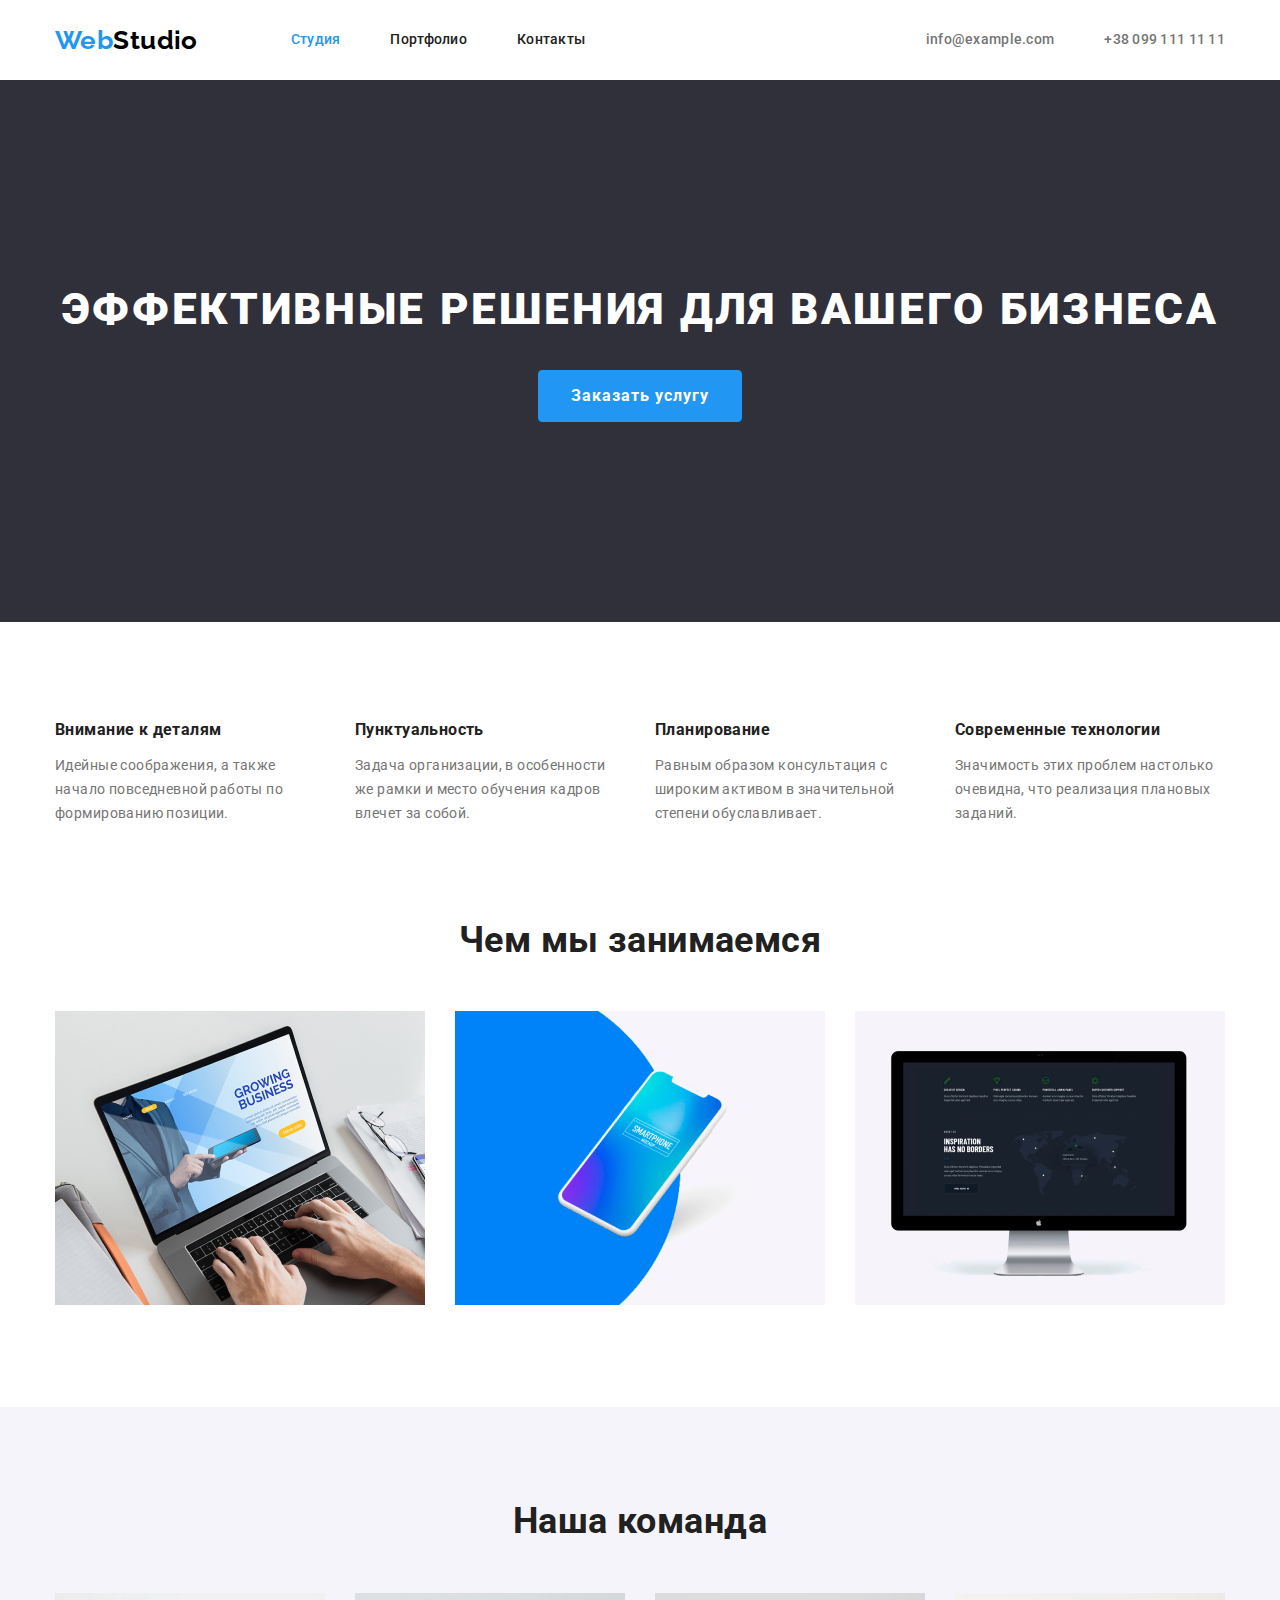
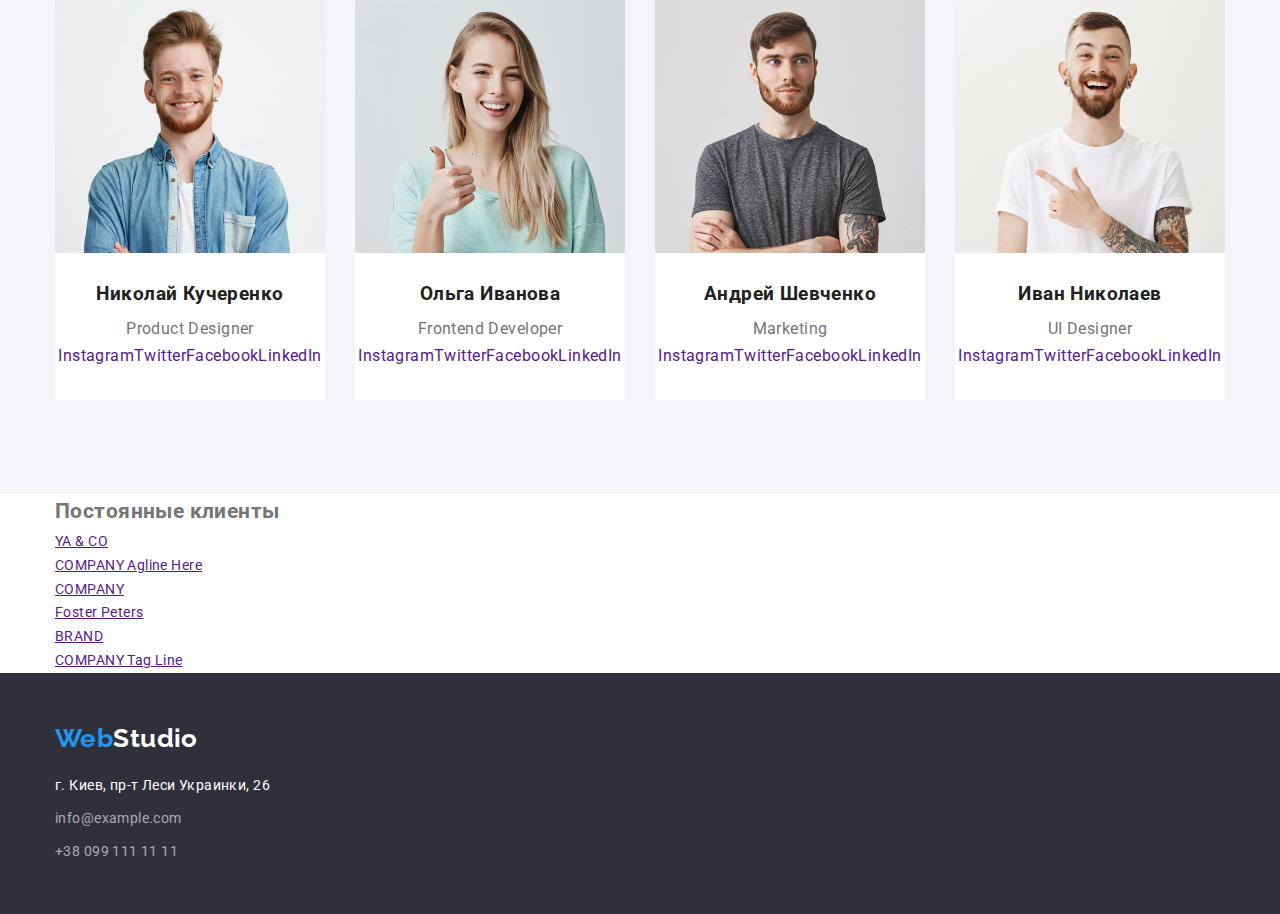
==== commit 58cb4cfb: "уберает пробел в лого футера" ====
--- a/index.html
+++ b/index.html
@@ -211,10 +211,7 @@
 		<!-- Подвал -->
 		<footer class="footer">
 			<div class="container">
-				<a class="logo link" href="./index.html">
-					<span class="accent">Web</span>
-					Studio
-				</a>
+				<a class="logo link" href="./index.html"> <span class="accent">Web</span>Studio </a>
 				<address class="contacts">
 					<a
 						class="contacts-street link"
